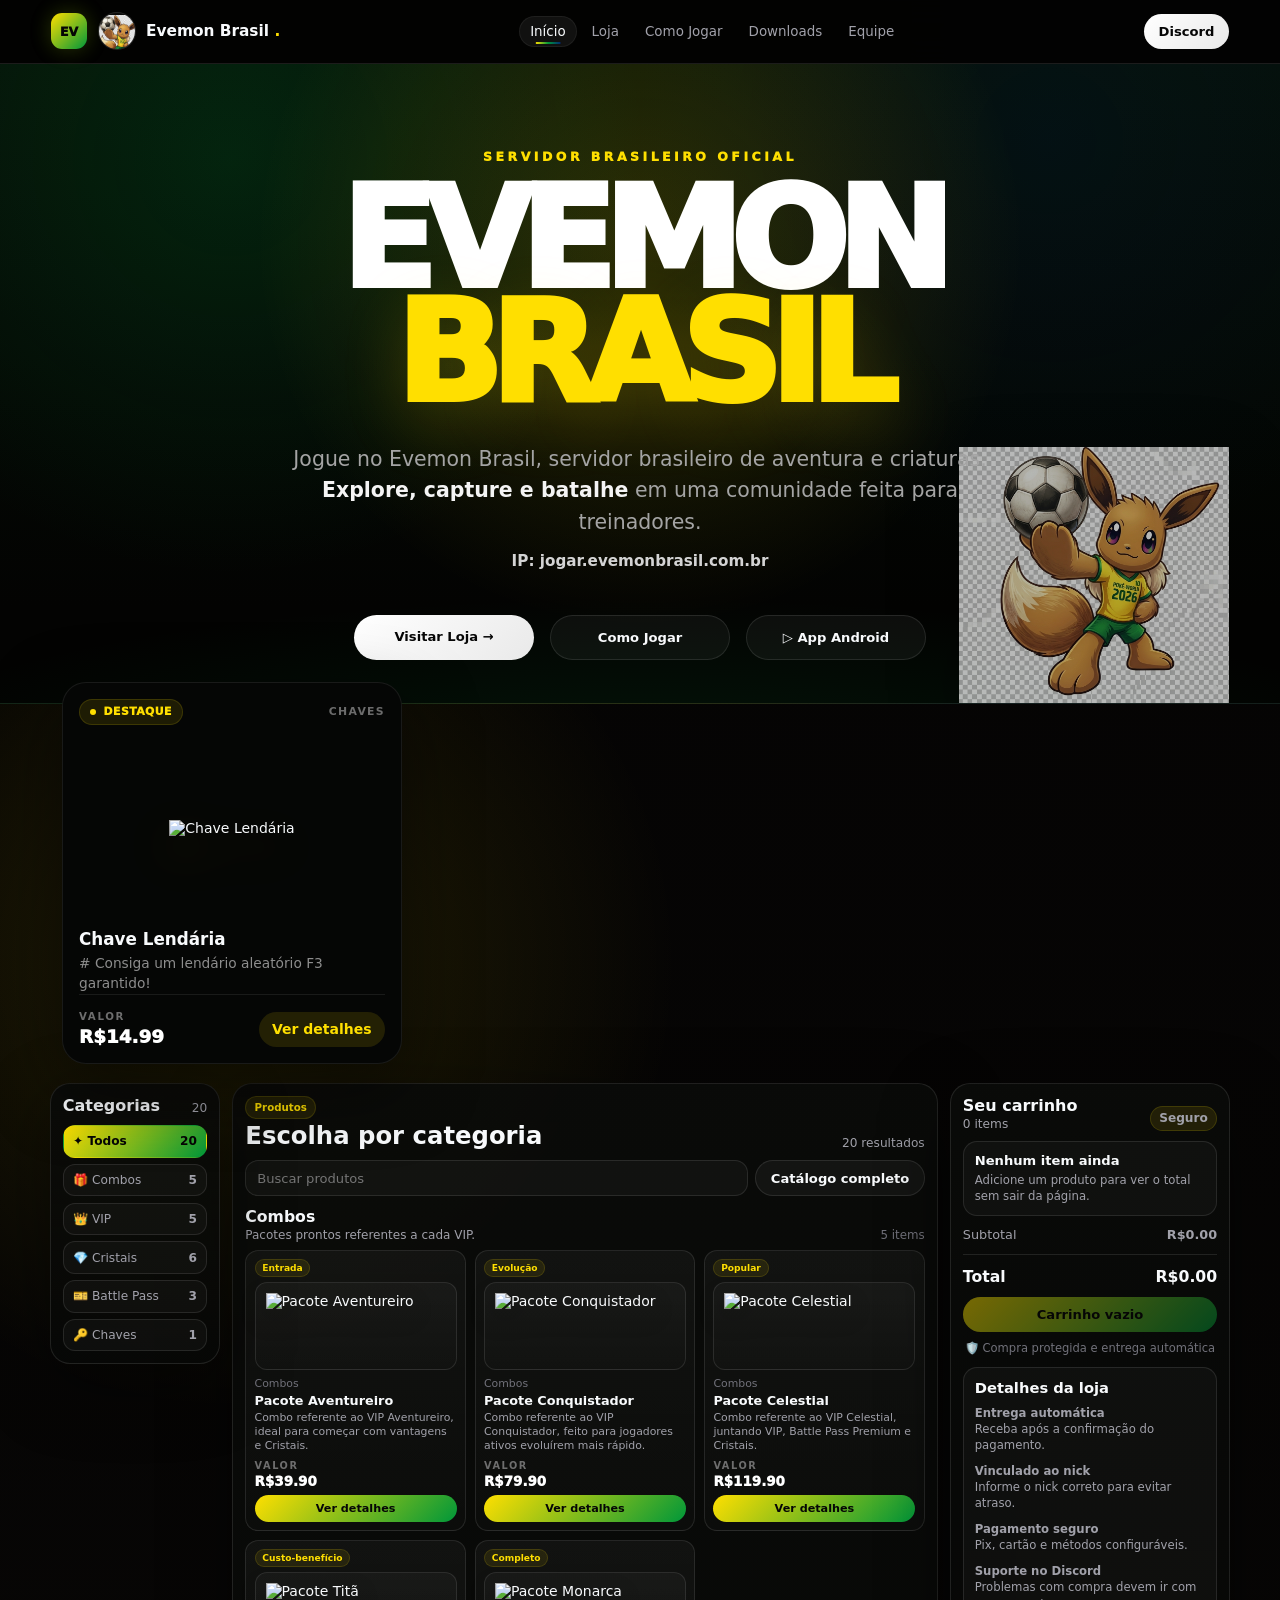
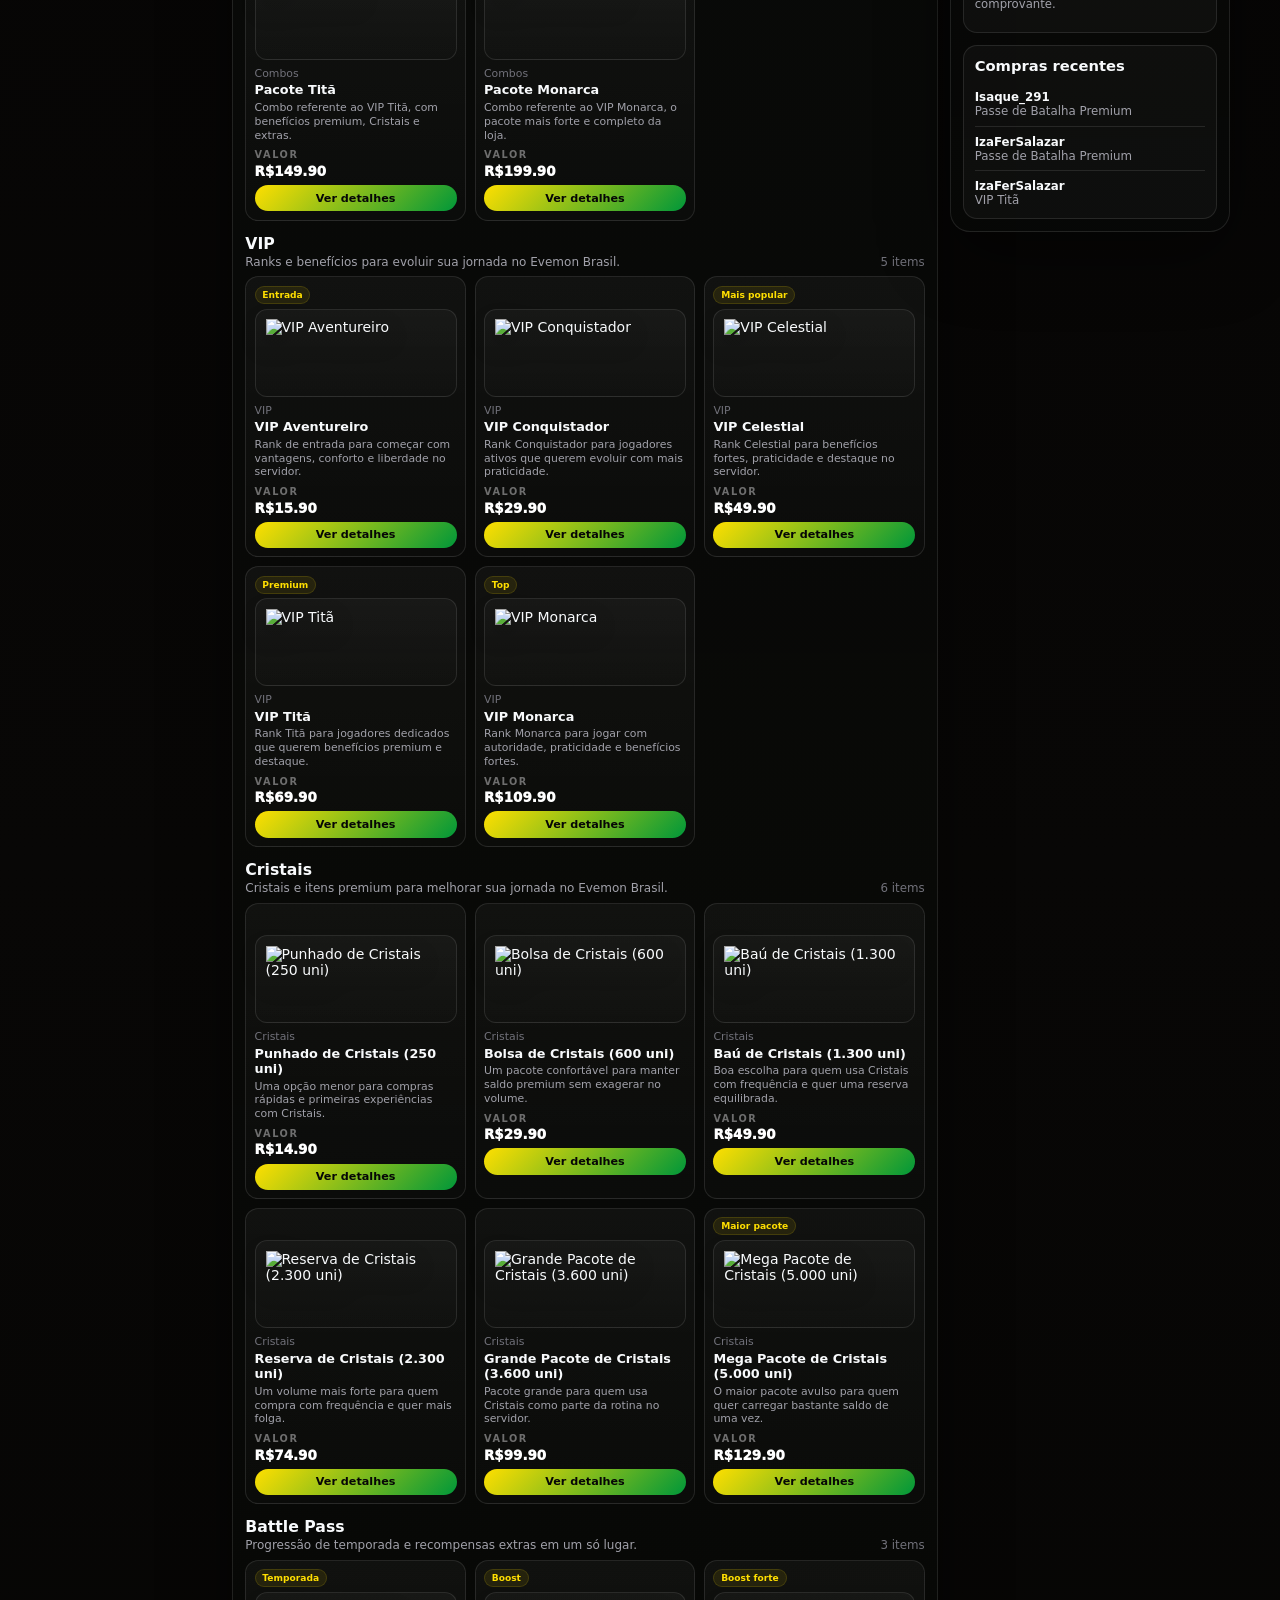
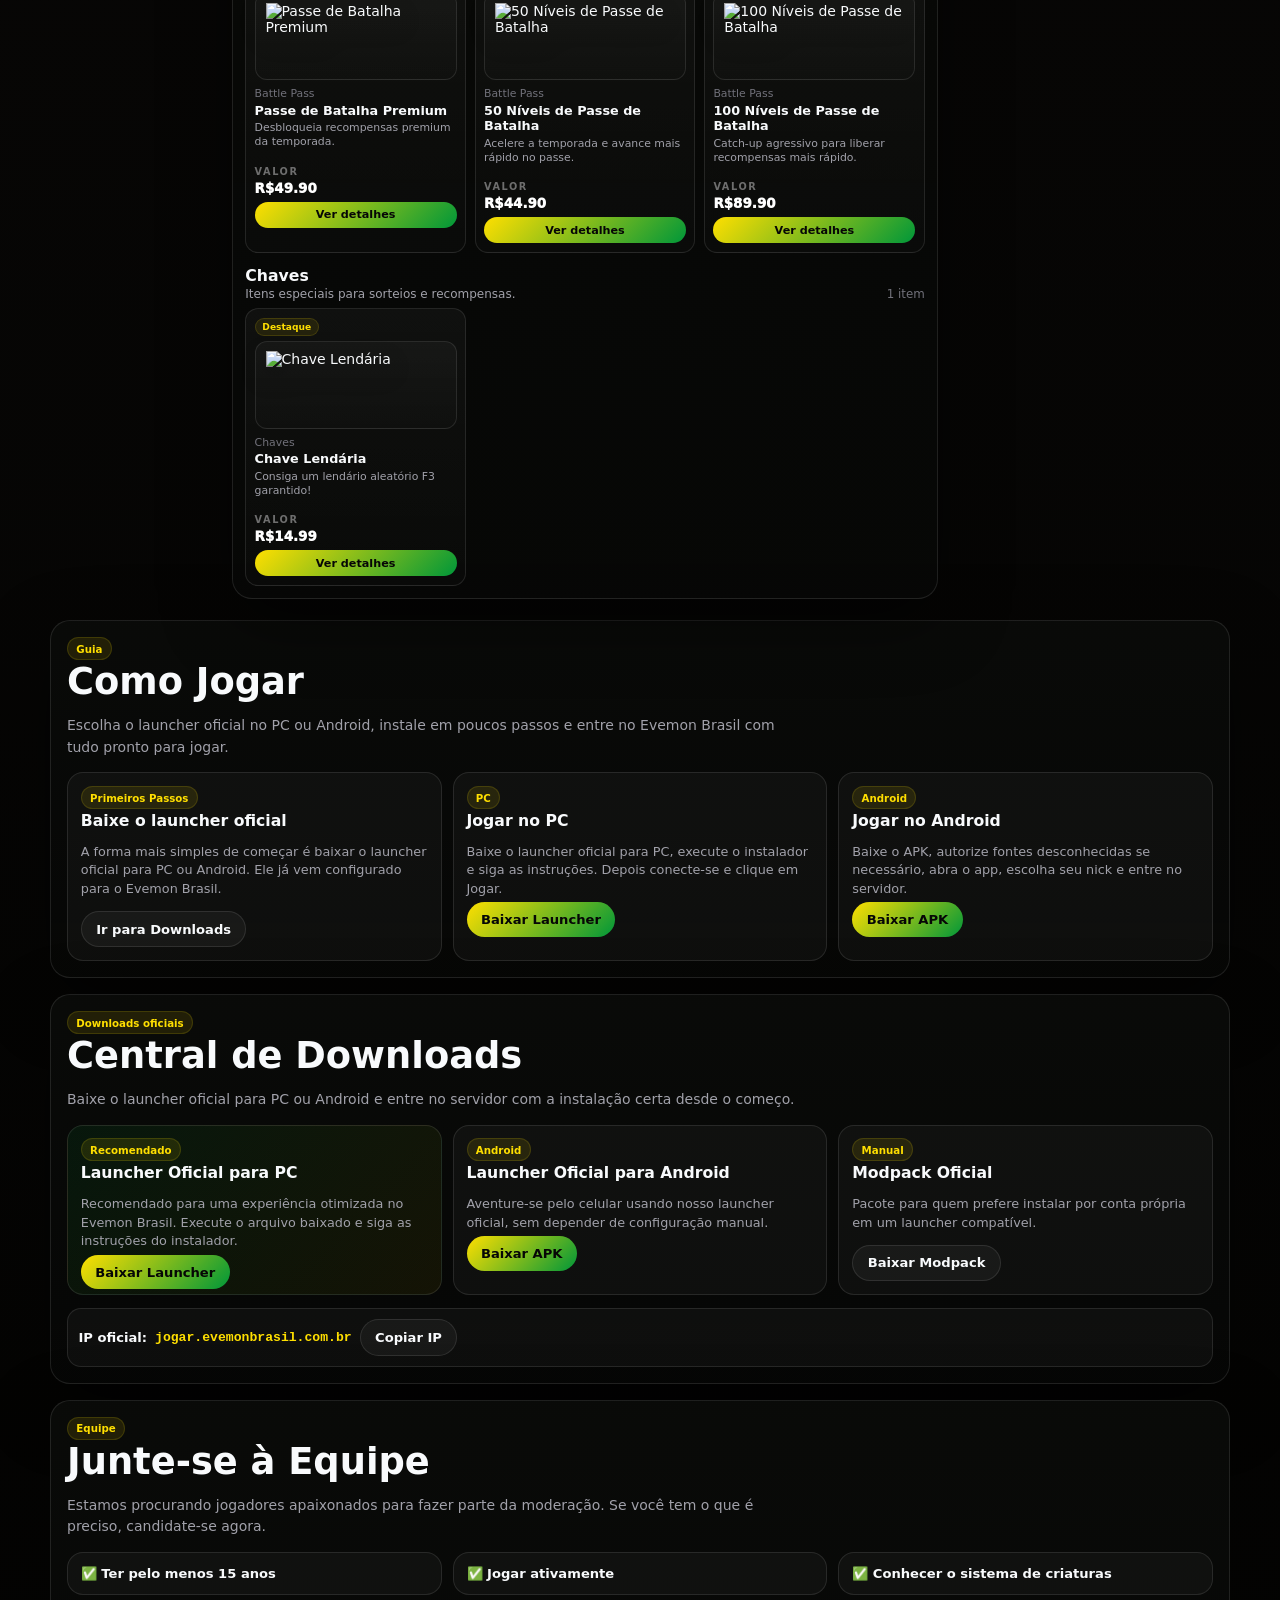
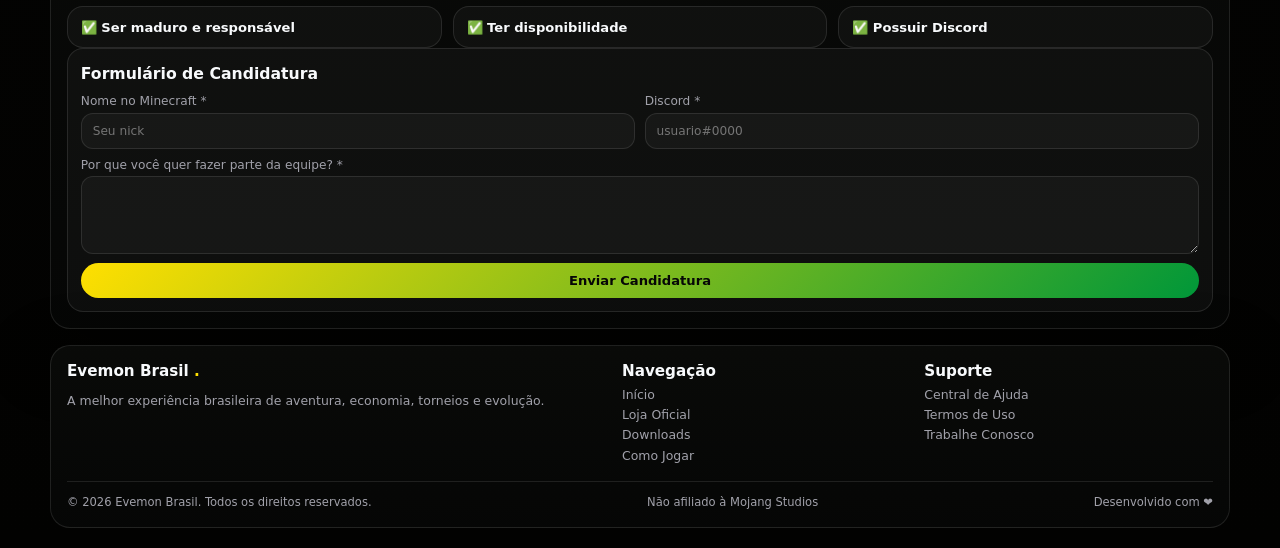
==== index.html @ c758cd88 "Add files via upload" ====
<!DOCTYPE html>
<html lang="pt-BR">
<head>
  <meta charset="UTF-8" />
  <meta name="viewport" content="width=device-width, initial-scale=1.0" />
  <title>Evemon Brasil - Loja Oficial</title>
  <meta name="description" content="Loja oficial Evemon Brasil com VIPs, Cristais, Pacotes, Battle Pass e Chaves." />
  <style>
    :root {
      --bg: #030302;
      --bg2: #080b05;
      --panel: #080908;
      --panel2: #0d120c;
      --card: #070807;
      --line: rgba(255,255,255,.10);
      --line2: rgba(255,223,0,.20);
      --text: #f8fafc;
      --muted: #a1a1aa;
      --muted2: #71717a;
      --green: #009739;
      --green2: #19c463;
      --yellow: #ffdf00;
      --blue: #002776;
      --red: #ef4444;
      --radius: 20px;
      --shadow: 0 22px 70px rgba(0,0,0,.45);
    }

    * { box-sizing: border-box; }
    html { scroll-behavior: smooth; }
    body {
      margin: 0;
      min-height: 100vh;
      font-family: Inter, ui-sans-serif, system-ui, -apple-system, BlinkMacSystemFont, "Segoe UI", sans-serif;
      color: var(--text);
      background:
        radial-gradient(circle at 50% -15%, rgba(0,151,57,.18), transparent 36rem),
        radial-gradient(circle at 18% 18%, rgba(255,223,0,.12), transparent 28rem),
        radial-gradient(circle at 90% 0%, rgba(0,39,118,.12), transparent 28rem),
        linear-gradient(180deg, #040303 0%, #080706 46%, #030302 100%);
      font-size: 14px;
    }

    body::before {
      content: "";
      position: fixed;
      inset: 0;
      pointer-events: none;
      background-image:
        linear-gradient(rgba(255,255,255,.016) 1px, transparent 1px),
        linear-gradient(90deg, rgba(255,255,255,.016) 1px, transparent 1px);
      background-size: 38px 38px;
      mask-image: linear-gradient(to bottom, rgba(0,0,0,.82), transparent 70%);
    }

    a { color: inherit; text-decoration: none; }
    button, input, textarea { font: inherit; }
    img { display: block; }

    .topbar {
      position: sticky;
      top: 0;
      z-index: 100;
      display: flex;
      align-items: center;
      justify-content: space-between;
      gap: 1rem;
      padding: .78rem clamp(1rem, 4vw, 4rem);
      background: rgba(3,3,2,.90);
      border-bottom: 1px solid var(--line);
      backdrop-filter: blur(18px);
    }

    .brand {
      display: flex;
      align-items: center;
      gap: .65rem;
      font-weight: 900;
      white-space: nowrap;
      font-size: .96rem;
    }

    .brand-mark {
      width: 36px;
      height: 36px;
      display: grid;
      place-items: center;
      border-radius: 11px;
      background: linear-gradient(135deg, var(--yellow), var(--green));
      color: #050505;
      font-weight: 950;
      box-shadow: 0 0 22px rgba(255,223,0,.16), 0 0 24px rgba(0,151,57,.13);
      font-size: .78rem;
    }

    .brand-mascot {
      width: 38px;
      height: 38px;
      display: grid;
      place-items: center;
      border: 1px solid var(--line);
      border-radius: 999px;
      background: rgba(255,255,255,.04);
      overflow: hidden;
    }

    .brand-mascot img {
      width: 135%;
      height: 135%;
      object-fit: contain;
      transform: translateY(2px);
    }

    .dot { color: var(--yellow); }

    .nav {
      display: flex;
      align-items: center;
      gap: .18rem;
      color: var(--muted);
      font-size: .84rem;
    }

    .nav a {
      position: relative;
      padding: .52rem .72rem;
      border-radius: 999px;
      transition: .16s ease;
    }

    .nav a::after {
      content: "";
      position: absolute;
      left: 50%;
      bottom: .2rem;
      width: 0;
      height: 2px;
      border-radius: 999px;
      background: linear-gradient(90deg, var(--yellow), var(--green), var(--blue));
      transform: translateX(-50%);
      transition: width .18s ease;
    }

    .nav a:hover,
    .nav a.active {
      color: var(--text);
      background: rgba(255,255,255,.06);
      box-shadow: inset 0 0 0 1px rgba(255,255,255,.06);
    }

    .nav a:hover::after,
    .nav a.active::after { width: 42%; }

    .btn,
    .primary-btn,
    .product button,
    .checkout {
      border: 0;
      border-radius: 999px;
      padding: .62rem .9rem;
      font-weight: 900;
      color: #060606;
      background: linear-gradient(135deg, #fff, #e9e9e9);
      cursor: pointer;
      transition: transform .16s ease, filter .16s ease, background .16s ease;
      font-size: .82rem;
    }

    .primary-btn.brazil,
    .checkout,
    .product button {
      background: linear-gradient(135deg, var(--yellow), var(--green));
    }

    .btn:hover,
    .primary-btn:hover,
    .product button:hover,
    .checkout:hover {
      transform: translateY(-1px);
      filter: brightness(1.04);
    }

    .ghost-btn {
      display: inline-flex;
      align-items: center;
      justify-content: center;
      gap: .45rem;
      border: 1px solid var(--line);
      border-radius: 999px;
      padding: .6rem .9rem;
      font-weight: 850;
      color: var(--text);
      background: rgba(255,255,255,.045);
      cursor: pointer;
      font-size: .82rem;
      transition: .16s ease;
    }

    .ghost-btn:hover {
      background: rgba(255,223,0,.075);
      border-color: rgba(255,223,0,.22);
      transform: translateY(-1px);
    }

    .page { width: min(1180px, calc(100% - 1.5rem)); margin: 0 auto; }

    .glass {
      border: 1px solid var(--line);
      border-radius: var(--radius);
      background: linear-gradient(180deg, rgba(10,11,9,.92), rgba(7,8,7,.78));
      box-shadow: var(--shadow);
      overflow: hidden;
    }

    .hero-main {
      position: relative;
      min-height: 640px;
      display: grid;
      place-items: center;
      padding: 4.8rem 1rem 2.2rem;
      text-align: center;
      overflow: hidden;
      border-bottom: 1px solid rgba(255,255,255,.06);
      background:
        radial-gradient(circle at 50% 28%, rgba(255,223,0,.16), transparent 24rem),
        radial-gradient(circle at 18% 15%, rgba(0,151,57,.16), transparent 26rem),
        radial-gradient(circle at 82% 12%, rgba(0,39,118,.12), transparent 26rem),
        linear-gradient(180deg, #051007 0%, #030302 85%);
    }

    .hero-main::after {
      content: "";
      position: absolute;
      inset: auto -20% -38% -20%;
      height: 58%;
      background: radial-gradient(ellipse at center, rgba(0,151,57,.12), transparent 62%);
      pointer-events: none;
    }

    .hero-content { position: relative; z-index: 2; width: min(980px, 100%); }

    .hero-kicker {
      display: inline-block;
      color: var(--yellow);
      text-transform: uppercase;
      letter-spacing: .28em;
      font-size: .78rem;
      font-weight: 950;
      margin-bottom: 1.2rem;
    }

    .hero-title {
      margin: 0;
      font-size: clamp(4rem, 12vw, 8.7rem);
      line-height: .82;
      letter-spacing: -.085em;
      font-weight: 950;
    }

    .hero-title .white { display: block; color: #fff; }
    .hero-title .brasil {
      display: block;
      color: var(--yellow);
      text-shadow: 0 20px 65px rgba(255,223,0,.18);
    }

    .hero-subtitle {
      max-width: 700px;
      margin: 2rem auto .85rem;
      color: #a4a4a4;
      font-size: clamp(1rem, 2vw, 1.28rem);
      line-height: 1.55;
    }

    .hero-subtitle b { color: #f4f4f4; }

    .hero-ip {
      margin: .3rem 0 2.8rem;
      color: #d4d4d4;
      font-weight: 900;
      font-size: .95rem;
    }

    .hero-actions {
      display: flex;
      justify-content: center;
      flex-wrap: wrap;
      gap: 1rem;
    }

    .hero-actions .btn,
    .hero-actions .ghost-btn { min-width: 180px; padding: .88rem 1.2rem; }

    .hero-mascot {
      position: absolute;
      right: clamp(1rem, 4vw, 4rem);
      bottom: 0;
      width: min(270px, 28vw);
      max-height: 340px;
      object-fit: contain;
      opacity: .72;
      filter: drop-shadow(0 20px 35px rgba(0,0,0,.5));
      z-index: 1;
      pointer-events: none;
    }

    .featured-strip {
      width: min(1180px, calc(100% - 1.5rem));
      margin: -1.4rem auto 1.2rem;
      position: relative;
      z-index: 4;
      display: grid;
      grid-template-columns: 340px;
      gap: 1rem;
      align-items: stretch;
    }

    .featured-card {
      border: 1px solid rgba(255,255,255,.08);
      border-radius: 24px;
      background: #050605;
      padding: 1rem;
      min-height: 360px;
      display: flex;
      flex-direction: column;
      box-shadow: 0 24px 70px rgba(0,0,0,.5);
    }

    .featured-top {
      display: flex;
      align-items: center;
      justify-content: space-between;
      gap: .8rem;
      margin-bottom: .6rem;
    }

    .featured-badge {
      display: inline-flex;
      align-items: center;
      gap: .45rem;
      color: var(--yellow);
      background: rgba(255,223,0,.10);
      border: 1px solid rgba(255,223,0,.14);
      padding: .35rem .65rem;
      border-radius: 999px;
      font-size: .68rem;
      font-weight: 950;
      text-transform: uppercase;
      letter-spacing: .04em;
    }

    .featured-badge::before {
      content: "";
      width: 6px;
      height: 6px;
      border-radius: 999px;
      background: var(--yellow);
    }

    .featured-category {
      color: #6c6c6c;
      text-transform: uppercase;
      letter-spacing: .12em;
      font-size: .68rem;
      font-weight: 900;
    }

    .featured-image {
      height: 175px;
      display: flex;
      align-items: center;
      justify-content: center;
      margin: .4rem 0 .8rem;
    }

    .featured-image img {
      max-width: 78%;
      max-height: 100%;
      object-fit: contain;
      filter: drop-shadow(0 18px 25px rgba(255,223,0,.16));
    }

    .featured-card h2 { margin: 0 0 .35rem; font-size: 1.05rem; }
    .featured-card p { margin: 0; color: #8d8d8d; line-height: 1.45; font-size: .86rem; }

    .featured-bottom {
      margin-top: auto;
      padding-top: .95rem;
      border-top: 1px solid rgba(255,255,255,.08);
      display: flex;
      align-items: end;
      justify-content: space-between;
      gap: 1rem;
    }

    .value-label {
      display: block;
      color: #6e6e6e;
      text-transform: uppercase;
      letter-spacing: .16em;
      font-size: .64rem;
      font-weight: 900;
      margin-bottom: .22rem;
    }

    .price { display: block; color: #fff; font-size: 1.15rem; font-weight: 950; }

    .details-btn {
      border: 0;
      border-radius: 999px;
      padding: .58rem .84rem;
      background: rgba(255,223,0,.12);
      color: var(--yellow);
      font-weight: 900;
      cursor: pointer;
      transition: .16s ease;
    }

    .details-btn:hover { background: rgba(255,223,0,.20); transform: translateY(-1px); }

    .site-section { margin: 0 0 1rem; padding: 1rem; }
    .section-title-big { margin: .25rem 0 .45rem; font-size: clamp(1.5rem, 3vw, 2.3rem); line-height: 1; }
    .section-lead { max-width: 730px; color: var(--muted); line-height: 1.55; }

    .info-grid,
    .download-grid,
    .requirements {
      display: grid;
      grid-template-columns: repeat(3, minmax(0, 1fr));
      gap: .7rem;
      margin-top: .8rem;
    }

    .info-card,
    .download-card,
    .requirement,
    .form-card {
      border: 1px solid var(--line);
      border-radius: 16px;
      background: rgba(255,255,255,.035);
      padding: .8rem;
    }

    .info-card h3,
    .download-card h3,
    .form-card h3 { margin: .12rem 0 .32rem; font-size: .98rem; }
    .info-card p,
    .download-card p,
    .form-card p { color: var(--muted); line-height: 1.45; font-size: .8rem; }
    .download-card.featured-download { background: linear-gradient(135deg, rgba(0,151,57,.10), rgba(255,223,0,.06)); }
    .requirement { font-size: .82rem; font-weight: 750; }

    .pill {
      display: inline-flex;
      align-items: center;
      gap: .3rem;
      padding: .28rem .52rem;
      border-radius: 999px;
      color: var(--yellow);
      background: rgba(255,223,0,.10);
      border: 1px solid rgba(255,223,0,.14);
      font-size: .64rem;
      font-weight: 850;
    }

    .ip-box {
      display: flex;
      flex-wrap: wrap;
      align-items: center;
      gap: .5rem;
      margin-top: .82rem;
      padding: .65rem;
      border: 1px solid var(--line);
      border-radius: 14px;
      background: rgba(255,255,255,.035);
      font-size: .82rem;
    }

    .ip-box code { color: var(--yellow); font-weight: 900; }

    .fake-form { display: grid; grid-template-columns: repeat(2, minmax(0, 1fr)); gap: .58rem; margin-top: .7rem; }
    .fake-form label { display: grid; gap: .28rem; color: var(--muted); font-size: .76rem; }
    .fake-form input,
    .fake-form textarea {
      width: 100%;
      border: 1px solid var(--line);
      border-radius: 12px;
      padding: .62rem .68rem;
      background: rgba(255,255,255,.035);
      color: var(--text);
      outline: 0;
      resize: vertical;
    }
    .fake-form .full { grid-column: 1 / -1; }

    .shop-grid {
      display: grid;
      grid-template-columns: 170px minmax(0, 1fr) 280px;
      gap: .78rem;
      align-items: start;
      padding: 0 0 1.35rem;
    }

    .category-panel,
    .catalog,
    .sidebar { padding: .74rem; }

    .category-panel,
    .sidebar { position: sticky; top: 66px; }

    .side-title,
    .cart-head,
    .catalog-header {
      display: flex;
      align-items: end;
      justify-content: space-between;
      gap: .7rem;
      margin-bottom: .65rem;
    }

    .side-title h2,
    .cart-head h2 { margin: 0; font-size: 1rem; }
    .side-title span,
    .cart-head span,
    .result { color: var(--muted); font-size: .76rem; }

    .filters { display: grid; gap: .38rem; }
    .filters button {
      width: 100%;
      display: flex;
      align-items: center;
      justify-content: space-between;
      gap: .55rem;
      border: 1px solid var(--line);
      border-radius: 12px;
      padding: .52rem .58rem;
      background: rgba(255,255,255,.03);
      color: var(--muted);
      cursor: pointer;
      font-size: .76rem;
      text-align: left;
      transition: .16s ease;
    }

    .filters button:hover { color: var(--text); background: rgba(255,223,0,.07); border-color: rgba(255,223,0,.20); transform: translateX(2px); }
    .filters button.active { background: linear-gradient(135deg, var(--yellow), var(--green)); color: #050505; font-weight: 900; border-color: transparent; }

    .catalog-header { display: grid; grid-template-columns: 1fr auto; align-items: end; }
    .catalog-header h2 { margin: .12rem 0 0; font-size: clamp(1.15rem, 2vw, 1.52rem); }
    .search-row { display: grid; grid-template-columns: 1fr auto; gap: .45rem; margin-bottom: .68rem; }
    .search-row input {
      width: 100%;
      color: var(--text);
      border: 1px solid var(--line);
      border-radius: 13px;
      padding: .58rem .68rem;
      outline: 0;
      background: rgba(255,255,255,.035);
      font-size: .82rem;
    }

    .category { margin-top: .8rem; }
    .category:first-child { margin-top: .25rem; }
    .category-title { display: flex; align-items: end; justify-content: space-between; gap: .75rem; margin-bottom: .48rem; }
    .category-title h3 { margin: 0; font-size: .98rem; }
    .category-title p { margin: .14rem 0 0; color: var(--muted); font-size: .75rem; }
    .category-title span { color: var(--muted2); font-size: .74rem; }

    .grid { display: grid; grid-template-columns: repeat(3, minmax(0, 1fr)); gap: .55rem; }
    .product {
      min-height: 100%;
      display: flex;
      flex-direction: column;
      border: 1px solid var(--line);
      border-radius: 13px;
      padding: .52rem;
      background: linear-gradient(180deg, rgba(255,255,255,.040), rgba(255,255,255,.014));
      transition: transform .16s ease, border-color .16s ease, background .16s ease;
    }
    .product:hover { transform: translateY(-2px); border-color: rgba(255,223,0,.26); background: linear-gradient(180deg, rgba(255,255,255,.055), rgba(255,255,255,.020)); }

    .image-frame {
      position: relative;
      display: flex;
      align-items: center;
      justify-content: center;
      border: 1px solid var(--line);
      border-radius: 12px;
      background: linear-gradient(180deg, rgba(255,255,255,.035), rgba(255,255,255,.012));
      overflow: visible;
    }

    .product-image { height: 88px; margin: .3rem 0 .44rem; }
    .product-image img,
    .detail-image img {
      width: 100%;
      height: 100%;
      object-fit: contain;
      object-position: center;
      padding: .62rem;
      filter: drop-shadow(0 8px 12px rgba(0,0,0,.26));
    }

    .badge {
      min-height: 18px;
      align-self: flex-start;
      display: inline-flex;
      align-items: center;
      border-radius: 999px;
      padding: .18rem .42rem;
      color: var(--yellow);
      background: rgba(255,223,0,.09);
      border: 1px solid rgba(255,223,0,.14);
      font-size: .57rem;
      font-weight: 850;
    }
    .badge.empty { opacity: 0; }
    .product small { color: var(--muted2); font-size: .68rem; }
    .product h3 { margin: .16rem 0 .2rem; font-size: .80rem; line-height: 1.2; }
    .product p { margin: 0 0 .42rem; min-height: 38px; color: var(--muted); line-height: 1.28; font-size: .68rem; }
    .product .value-label { font-size: .61rem; }
    .product .price { margin-bottom: .38rem; font-size: .84rem; }
    .product button { width: 100%; padding: .42rem .55rem; font-size: .70rem; }

    .empty-cart,
    .cart-item,
    .info-box {
      border: 1px solid var(--line);
      border-radius: 14px;
      padding: .68rem;
      background: rgba(255,255,255,.030);
    }
    .empty-cart strong { display: block; font-size: .82rem; }
    .empty-cart p,
    .info-box p { margin: .24rem 0 0; color: var(--muted); line-height: 1.38; font-size: .73rem; }
    .cart-item { display: grid; grid-template-columns: 1fr auto; gap: .45rem; align-items: center; margin-bottom: .45rem; }
    .cart-item strong { font-size: .78rem; }
    .cart-item small { color: var(--muted); font-size: .7rem; }
    .remove { border: 0; border-radius: 9px; padding: .34rem .44rem; color: #fff; background: rgba(251,113,133,.18); cursor: pointer; font-size: .68rem; }
    .total-row { display: flex; justify-content: space-between; gap: .7rem; margin-top: .72rem; color: var(--muted); font-size: .8rem; }
    .total-row.final { color: var(--text); border-top: 1px solid var(--line); padding-top: .72rem; font-size: .98rem; font-weight: 850; }
    .checkout { width: 100%; margin-top: .72rem; }
    .checkout:disabled { opacity: .45; cursor: not-allowed; transform: none; }
    .protected { margin-top: .6rem; color: var(--muted2); font-size: .72rem; text-align: center; }
    .info-box { margin-top: .72rem; }
    .info-box h3 { margin: 0 0 .55rem; font-size: .92rem; }
    .info-box p { margin-bottom: .62rem; }
    .recent-row { padding: .48rem 0; border-bottom: 1px solid var(--line); color: var(--muted); font-size: .74rem; }
    .recent-row:last-child { border-bottom: 0; padding-bottom: 0; }
    .recent-row b { color: var(--text); }

    .detail-modal {
      position: fixed;
      inset: 0;
      z-index: 200;
      display: none;
      place-items: center;
      padding: 1rem;
      background: rgba(0,0,0,.70);
      backdrop-filter: blur(10px);
    }
    .detail-modal.show { display: grid; }
    .detail-card {
      position: relative;
      width: min(760px, 100%);
      display: grid;
      grid-template-columns: 260px minmax(0, 1fr);
      gap: 1rem;
      border: 1px solid var(--line);
      border-radius: 18px;
      background: linear-gradient(180deg, rgba(9,10,8,.98), rgba(6,7,6,.96));
      box-shadow: 0 30px 80px rgba(0,0,0,.48);
      padding: 1rem;
    }
    .detail-close { position: absolute; right: .7rem; top: .7rem; width: 32px; height: 32px; border: 1px solid var(--line); border-radius: 999px; background: rgba(255,255,255,.06); color: var(--text); cursor: pointer; font-size: 1.2rem; }
    .detail-image { height: 240px; }
    .detail-card h2 { margin: .55rem 0 .3rem; font-size: 1.4rem; }
    .detail-card p { color: var(--muted); line-height: 1.5; font-size: .86rem; }
    .detail-price { display: block; margin: .7rem 0; color: var(--yellow); font-size: 1.25rem; }
    .detail-card h3 { margin: .75rem 0 .35rem; font-size: .95rem; }
    .detail-card ul { margin: 0 0 .9rem; padding-left: 1.1rem; color: var(--muted); font-size: .84rem; line-height: 1.55; }

    footer {
      width: min(1180px, calc(100% - 1.5rem));
      margin: 0 auto 1.25rem;
      padding: 1rem;
      display: grid;
      grid-template-columns: 1.5fr .8fr .8fr;
      gap: .85rem;
    }
    footer h3, footer h4 { margin: 0 0 .45rem; font-size: .95rem; }
    footer p { color: var(--muted); line-height: 1.45; font-size: .78rem; }
    footer a { display: block; margin: .32rem 0; color: var(--muted); font-size: .78rem; }
    .copyright { grid-column: 1 / -1; margin: 0; padding-top: .75rem; border-top: 1px solid var(--line); display: flex; flex-wrap: wrap; gap: .55rem 1rem; justify-content: space-between; font-size: .72rem; }

    @media (max-width: 1100px) {
      .shop-grid { grid-template-columns: 150px minmax(0, 1fr); }
      .sidebar { grid-column: 1 / -1; position: static; }
      .grid { grid-template-columns: repeat(3, minmax(0, 1fr)); }
    }
    @media (max-width: 880px) {
      footer { grid-template-columns: 1fr; }
      .shop-grid { grid-template-columns: 1fr; }
      .category-panel { position: static; }
      .filters { grid-template-columns: repeat(3, minmax(0, 1fr)); display: grid; }
      .grid { grid-template-columns: repeat(2, minmax(0, 1fr)); }
      .info-grid, .download-grid, .requirements { grid-template-columns: repeat(2, minmax(0, 1fr)); }
      .hero-mascot { display: none; }
    }
    @media (max-width: 640px) {
      .nav { display: none; }
      .hero-main { min-height: 560px; padding-top: 3.5rem; }
      .hero-title { font-size: clamp(3.1rem, 18vw, 5rem); }
      .hero-actions .btn, .hero-actions .ghost-btn { width: 100%; }
      .grid, .info-grid, .download-grid, .requirements, .fake-form, .filters { grid-template-columns: 1fr; }
      .fake-form .full { grid-column: auto; }
      .detail-card { grid-template-columns: 1fr; }
      .detail-image { height: 180px; }
      .topbar { padding: .68rem .75rem; }
    }
  </style>
</head>
<body>
  <header class="topbar">
    <a class="brand" href="#inicio">
      <span class="brand-mark">EV</span>
      <span class="brand-mascot"><img src="./assets/mascote.png" alt="Mascote Evemon Brasil"></span>
      <span>Evemon Brasil <span class="dot">.</span></span>
    </a>
    <nav class="nav">
      <a href="#inicio" class="active">Início</a>
      <a href="#shop">Loja</a>
      <a href="#como-jogar">Como Jogar</a>
      <a href="#downloads">Downloads</a>
      <a href="#equipe">Equipe</a>
    </nav>
    <a class="btn" href="https://discord.gg" target="_blank">Discord</a>
  </header>

  <section class="hero-main" id="inicio">
    <img class="hero-mascot" src="./assets/mascote.png" alt="Mascote Evemon Brasil">
    <div class="hero-content">
      <span class="hero-kicker">Servidor brasileiro oficial</span>
      <h1 class="hero-title"><span class="white">EVEMON</span><span class="brasil">BRASIL</span></h1>
      <p class="hero-subtitle">Jogue no Evemon Brasil, servidor brasileiro de aventura e criaturas. <b>Explore, capture e batalhe</b> em uma comunidade feita para treinadores.</p>
      <div class="hero-ip">IP: jogar.evemonbrasil.com.br</div>
      <div class="hero-actions">
        <a class="btn" href="#shop">Visitar Loja →</a>
        <a class="ghost-btn" href="#como-jogar">Como Jogar</a>
        <a class="ghost-btn" href="#downloads">▷ App Android</a>
      </div>
    </div>
  </section>

  <main class="page">
    <section class="featured-strip">
      <article class="featured-card">
        <div class="featured-top">
          <span class="featured-badge">Destaque</span>
          <span class="featured-category">Chaves</span>
        </div>
        <div class="featured-image"><img id="featuredImage" alt="Chave Lendária"></div>
        <h2>Chave Lendária</h2>
        <p># Consiga um lendário aleatório F3 garantido!</p>
        <div class="featured-bottom">
          <div><span class="value-label">Valor</span><span class="price">R$14.99</span></div>
          <button class="details-btn" onclick="openDetails('Chave Lendária')">Ver detalhes</button>
        </div>
      </article>
    </section>

    <section class="shop-grid" id="shop">
      <aside class="glass category-panel">
        <div class="side-title"><h2>Categorias</h2><span id="sideTotal">20</span></div>
        <div class="filters" id="filters"></div>
      </aside>

      <div class="glass catalog">
        <div class="catalog-header">
          <div><span class="pill">Produtos</span><h2>Escolha por categoria</h2></div>
          <span class="result" id="resultCount">20 resultados</span>
        </div>
        <div class="search-row"><input id="search" type="search" placeholder="Buscar produtos"><span class="ghost-btn">Catálogo completo</span></div>
        <div id="products"></div>
      </div>

      <aside class="glass sidebar" id="cart">
        <div class="cart-head"><div><h2>Seu carrinho</h2><span id="cartCount">0 itens</span></div><span class="pill">Seguro</span></div>
        <div id="cartItems"></div>
        <div class="total-row"><span>Subtotal</span><strong id="subtotal">R$0.00</strong></div>
        <div class="total-row final"><span>Total</span><strong id="total">R$0.00</strong></div>
        <button id="checkout" class="checkout" disabled>Carrinho vazio</button>
        <div class="protected">🛡️ Compra protegida e entrega automática</div>
        <div class="info-box"><h3>Detalhes da loja</h3><p><b>Entrega automática</b><br>Receba após a confirmação do pagamento.</p><p><b>Vinculado ao nick</b><br>Informe o nick correto para evitar atraso.</p><p><b>Pagamento seguro</b><br>Pix, cartão e métodos configuráveis.</p><p><b>Suporte no Discord</b><br>Problemas com compra devem ir com comprovante.</p></div>
        <div class="info-box"><h3>Compras recentes</h3><div class="recent-row"><span><b>Isaque_291</b><br>Passe de Batalha Premium</span></div><div class="recent-row"><span><b>IzaFerSalazar</b><br>Passe de Batalha Premium</span></div><div class="recent-row"><span><b>IzaFerSalazar</b><br>VIP Titã</span></div></div>
      </aside>
    </section>

    <section class="glass site-section" id="como-jogar">
      <span class="pill">Guia</span>
      <h2 class="section-title-big">Como Jogar</h2>
      <p class="section-lead">Escolha o launcher oficial no PC ou Android, instale em poucos passos e entre no Evemon Brasil com tudo pronto para jogar.</p>
      <div class="info-grid">
        <article class="info-card"><span class="pill">Primeiros Passos</span><h3>Baixe o launcher oficial</h3><p>A forma mais simples de começar é baixar o launcher oficial para PC ou Android. Ele já vem configurado para o Evemon Brasil.</p><a class="ghost-btn" href="#downloads">Ir para Downloads</a></article>
        <article class="info-card"><span class="pill">PC</span><h3>Jogar no PC</h3><p>Baixe o launcher oficial para PC, execute o instalador e siga as instruções. Depois conecte-se e clique em Jogar.</p><a class="primary-btn brazil" href="#downloads">Baixar Launcher</a></article>
        <article class="info-card"><span class="pill">Android</span><h3>Jogar no Android</h3><p>Baixe o APK, autorize fontes desconhecidas se necessário, abra o app, escolha seu nick e entre no servidor.</p><a class="primary-btn brazil" href="#downloads">Baixar APK</a></article>
      </div>
    </section>

    <section class="glass site-section" id="downloads">
      <span class="pill">Downloads oficiais</span>
      <h2 class="section-title-big">Central de Downloads</h2>
      <p class="section-lead">Baixe o launcher oficial para PC ou Android e entre no servidor com a instalação certa desde o começo.</p>
      <div class="download-grid">
        <article class="download-card featured-download"><span class="pill">Recomendado</span><h3>Launcher Oficial para PC</h3><p>Recomendado para uma experiência otimizada no Evemon Brasil. Execute o arquivo baixado e siga as instruções do instalador.</p><a class="primary-btn brazil" href="#">Baixar Launcher</a></article>
        <article class="download-card"><span class="pill">Android</span><h3>Launcher Oficial para Android</h3><p>Aventure-se pelo celular usando nosso launcher oficial, sem depender de configuração manual.</p><a class="primary-btn brazil" href="#">Baixar APK</a></article>
        <article class="download-card"><span class="pill">Manual</span><h3>Modpack Oficial</h3><p>Pacote para quem prefere instalar por conta própria em um launcher compatível.</p><a class="ghost-btn" href="#">Baixar Modpack</a></article>
      </div>
      <div class="ip-box"><strong>IP oficial:</strong><code>jogar.evemonbrasil.com.br</code><button class="ghost-btn copy-ip" data-copy="jogar.evemonbrasil.com.br">Copiar IP</button></div>
    </section>

    <section class="glass site-section" id="equipe">
      <span class="pill">Equipe</span>
      <h2 class="section-title-big">Junte-se à Equipe</h2>
      <p class="section-lead">Estamos procurando jogadores apaixonados para fazer parte da moderação. Se você tem o que é preciso, candidate-se agora.</p>
      <div class="requirements">
        <div class="requirement">✅ Ter pelo menos 15 anos</div><div class="requirement">✅ Jogar ativamente</div><div class="requirement">✅ Conhecer o sistema de criaturas</div><div class="requirement">✅ Ser maduro e responsável</div><div class="requirement">✅ Ter disponibilidade</div><div class="requirement">✅ Possuir Discord</div>
      </div>
      <div class="form-card"><h3>Formulário de Candidatura</h3><form class="fake-form" onsubmit="event.preventDefault(); alert('Candidatura enviada para análise da equipe.');"><label>Nome no Minecraft *<input placeholder="Seu nick"></label><label>Discord *<input placeholder="usuario#0000"></label><label class="full">Por que você quer fazer parte da equipe? *<textarea rows="4"></textarea></label><button class="primary-btn brazil full" type="submit">Enviar Candidatura</button></form></div>
    </section>
  </main>

  <div class="detail-modal" id="detailModal" onclick="if(event.target.id==='detailModal') closeDetails()">
    <div class="detail-card">
      <button class="detail-close" onclick="closeDetails()">×</button>
      <div class="image-frame detail-image"><img id="detailImage" alt="Produto"></div>
      <div><span class="pill" id="detailCategory">Categoria</span><h2 id="detailTitle">Produto</h2><p id="detailDesc"></p><strong class="detail-price" id="detailPrice">R$0.00</strong><h3>Detalhes do item</h3><ul id="detailList"></ul><button class="checkout" id="detailBuy">Adicionar ao carrinho</button></div>
    </div>
  </div>

  <footer class="glass">
    <div><h3>Evemon Brasil <span class="dot">.</span></h3><p>A melhor experiência brasileira de aventura, economia, torneios e evolução.</p></div>
    <div><h4>Navegação</h4><a href="#inicio">Início</a><a href="#shop">Loja Oficial</a><a href="#downloads">Downloads</a><a href="#como-jogar">Como Jogar</a></div>
    <div><h4>Suporte</h4><a href="https://discord.gg" target="_blank">Central de Ajuda</a><a href="#">Termos de Uso</a><a href="#equipe">Trabalhe Conosco</a></div>
    <p class="copyright"><span>© 2026 Evemon Brasil. Todos os direitos reservados.</span><span>Não afiliado à Mojang Studios</span><span>Desenvolvido com ❤️</span></p>
  </footer>

  <script>
    const IMG = {
      "chave": "https://sbzorowycupvzkdqrvvu.supabase.co/storage/v1/object/public/products/chave-lendaria/401b0f7e-fe96-44fc-b2da-be797b40fa2f-ChatGPT%20Image%20Apr%2021%2C%202026%2C%2008_27_15%20PM.png",
      "pacote_tita": "https://sbzorowycupvzkdqrvvu.supabase.co/storage/v1/object/public/products/pacote-crystal/61d212a2-9e72-413a-8c29-df40d5831ff5-Glowing%20treasure%20chest%20with%20golden%20ribbons.png",
      "pacote_monarca": "https://sbzorowycupvzkdqrvvu.supabase.co/storage/v1/object/public/products/pacote-amber/5a7b1557-c409-4db0-bcc5-9245bf1d9908-Design%20sem%20nome%20%2816%29.png",
      "pacote_celestial": "https://sbzorowycupvzkdqrvvu.supabase.co/storage/v1/object/public/products/pacote-sapphire/c0590a0f-24c2-4f8f-8716-de9255c49784-Design%20sem%20nome%20%2817%29.png",
      "vip_celestial": "https://sbzorowycupvzkdqrvvu.supabase.co/storage/v1/object/public/products/vip-sapphire/eaa4758c-740a-4b01-9e48-d350c3968a49-Glowing%20sapphire%20crystal%20with%20mystical%20aura%20%281%29.png",
      "vip_conquistador": "https://sbzorowycupvzkdqrvvu.supabase.co/storage/v1/object/public/products/vip-ruby/a21a8b85-9120-4db4-a14d-e89c357e341c-Pixelated%20ruby%20badge%20with%20magical%20aura.png",
      "vip_tita": "https://sbzorowycupvzkdqrvvu.supabase.co/storage/v1/object/public/products/vip-crystal/da8f6912-83a8-4bea-9f1c-3a6a29d8ef88-Shimmering%20cyan%20crystal%20in%20glowing%20aura.png",
      "vip_monarca": "https://sbzorowycupvzkdqrvvu.supabase.co/storage/v1/object/public/products/vip-amber/bc4004a5-4405-4034-833a-b9956847f5f3-Floating%20amber%20crystal%20with%20magical%20aura.png",
      "vip_aventureiro": "https://sbzorowycupvzkdqrvvu.supabase.co/storage/v1/object/public/products/vip-jade/7d7ce4da-68cc-4731-a0aa-323cb5d0f786-Glowing%20jade%20crystal%20with%20magical%20aura.png",
      "punhado": "https://sbzorowycupvzkdqrvvu.supabase.co/storage/v1/object/public/products/punhado-de-cristais/adae6add-d8fe-4c8e-b865-e5c78775f41d-Glowing%20crystal%20cluster%20with%20sparkles.png",
      "bolsa": "https://sbzorowycupvzkdqrvvu.supabase.co/storage/v1/object/public/products/bolsa-de-cristais/20d03eff-6eff-45a2-a433-f0a7ced9df7e-Glowing%20crystals%20in%20a%20leather%20pouch.png",
      "bau": "https://sbzorowycupvzkdqrvvu.supabase.co/storage/v1/object/public/products/bau-de-cristais/0a86f966-f9c5-4cb9-a4ef-37985f2bf08f-Glowing%20crystal%20treasure%20chest%20%281%29.png",
      "reserva": "https://sbzorowycupvzkdqrvvu.supabase.co/storage/v1/object/public/products/reserva-de-cristais/ab5afc4e-f5b6-4322-b83f-02e933bd3ce7-Magical%20crystal%20cluster%20glow.png",
      "grande": "https://sbzorowycupvzkdqrvvu.supabase.co/storage/v1/object/public/products/grande-pacote-de-cristais/926d99f1-b53b-4d75-a5dc-b05bd63e6b24-Glowing%20treasure%20chest%20with%20crystals%20%281%29.png",
      "mega": "https://sbzorowycupvzkdqrvvu.supabase.co/storage/v1/object/public/products/mega-pacote-de-cristais/69478c0e-d22a-4cfd-94f7-80d73297450c-Glowing%20crystals%20spill%20from%20enchanted%20vault.png",
      "passe": "https://sbzorowycupvzkdqrvvu.supabase.co/storage/v1/object/public/products/passe-de-batalha-premium/054c51dc-9189-4622-b9b9-ac088669e0dd-Glowing%20golden%20star%20on%20magical%20scroll.png",
      "passe50": "https://sbzorowycupvzkdqrvvu.supabase.co/storage/v1/object/public/products/50-niveis-de-passe-de-batalha/ba3da795-7d2e-4292-b911-f42f567e1885-Glowing%20golden%20ticket%20with%20level-up%20energy%20%281%29.png",
      "passe100": "https://sbzorowycupvzkdqrvvu.supabase.co/storage/v1/object/public/products/50-niveis-de-passe-de-batalha/785389bb-a083-4f29-93a0-21ba134fe738-Level%20up%20energy%20burst.png"
};

    const products = [
      { category: "Combos", name: "Pacote Aventureiro", desc: "Combo referente ao VIP Aventureiro, ideal para começar com vantagens e Cristais.", price: 39.90, badge: "Entrada", image: IMG.vip_aventureiro, details: ["VIP Aventureiro por 30 dias", "250 Cristais", "1 Chave Lendária", "Kit Aventureiro", "Tag Aventureiro", "Entrega automática após confirmação"] },
      { category: "Combos", name: "Pacote Conquistador", desc: "Combo referente ao VIP Conquistador, feito para jogadores ativos evoluírem mais rápido.", price: 79.90, badge: "Evolução", image: IMG.vip_conquistador, details: ["VIP Conquistador por 30 dias", "600 Cristais", "2 Chaves Lendárias", "Kit Conquistador", "Tag Conquistador", "Bônus de progressão"] },
      { category: "Combos", name: "Pacote Celestial", desc: "Combo referente ao VIP Celestial, juntando VIP, Battle Pass Premium e Cristais.", price: 119.90, badge: "Popular", image: IMG.pacote_celestial, details: ["VIP Celestial por 30 dias", "600 Cristais", "Passe de Batalha Premium", "2 Chaves Lendárias", "Kit Celestial", "Ideal para jogadores ativos"] },
      { category: "Combos", name: "Pacote Titã", desc: "Combo referente ao VIP Titã, com benefícios premium, Cristais e extras.", price: 149.90, badge: "Custo-benefício", image: IMG.pacote_tita, details: ["VIP Titã por 30 dias", "1.300 Cristais", "Passe de Batalha Premium", "3 Chaves Lendárias", "Kit Titã", "Tag Titã"] },
      { category: "Combos", name: "Pacote Monarca", desc: "Combo referente ao VIP Monarca, o pacote mais forte e completo da loja.", price: 199.90, badge: "Completo", image: IMG.pacote_monarca, details: ["VIP Monarca por 30 dias", "2.300 Cristais", "Passe Premium liberado", "5 Chaves Lendárias", "Kit Monarca completo", "Prioridade no suporte da loja"] },
      { category: "VIP", name: "VIP Aventureiro", desc: "Rank de entrada para começar com vantagens, conforto e liberdade no servidor.", price: 15.90, badge: "Entrada", image: IMG.vip_aventureiro, details: ["Duração de 30 dias", "Kit Aventureiro", "Comandos iniciais", "Tag Aventureiro", "Boa opção para começar como apoiador", "Preço acessível"] },
      { category: "VIP", name: "VIP Conquistador", desc: "Rank Conquistador para jogadores ativos que querem evoluir com mais praticidade.", price: 29.90, badge: "", image: IMG.vip_conquistador, details: ["Duração de 30 dias", "Kit Conquistador", "Acesso a comandos básicos", "Tag Conquistador", "Vantagens de rotina", "Entrega automática"] },
      { category: "VIP", name: "VIP Celestial", desc: "Rank Celestial para benefícios fortes, praticidade e destaque no servidor.", price: 49.90, badge: "Mais popular", image: IMG.vip_celestial, details: ["Duração de 30 dias", "Comandos de conveniência", "Kits VIP periódicos", "Tag Celestial", "Benefícios de economia", "Suporte via Discord"] },
      { category: "VIP", name: "VIP Titã", desc: "Rank Titã para jogadores dedicados que querem benefícios premium e destaque.", price: 69.90, badge: "Premium", image: IMG.vip_tita, details: ["Duração de 30 dias", "Kit Titã", "Comandos avançados", "Tag Titã", "Benefícios de progressão", "Mais destaque, conforto e força na jornada"] },
      { category: "VIP", name: "VIP Monarca", desc: "Rank Monarca para jogar com autoridade, praticidade e benefícios fortes.", price: 109.90, badge: "Top", image: IMG.vip_monarca, details: ["Duração de 30 dias", "Kit Monarca completo", "Maior pacote de comandos", "Tag Monarca", "Benefícios máximos da categoria VIP", "Recomendado para jogadores que querem status de Monarca"] },
      { category: "Cristais", name: "Punhado de Cristais (250 uni)", desc: "Uma opção menor para compras rápidas e primeiras experiências com Cristais.", price: 14.90, badge: "", image: IMG.punhado, details: ["250 Cristais", "Saldo premium para compras internas", "Ideal para testar a loja", "Entrega automática", "Vinculado ao nick informado"] },
      { category: "Cristais", name: "Bolsa de Cristais (600 uni)", desc: "Um pacote confortável para manter saldo premium sem exagerar no volume.", price: 29.90, badge: "", image: IMG.bolsa, details: ["600 Cristais", "Bom para compras médias", "Saldo direto na conta", "Entrega automática", "Melhor custo que o pacote inicial"] },
      { category: "Cristais", name: "Baú de Cristais (1.300 uni)", desc: "Boa escolha para quem usa Cristais com frequência e quer uma reserva equilibrada.", price: 49.90, badge: "", image: IMG.bau, details: ["1.300 Cristais", "Reserva equilibrada", "Recomendado para jogadores ativos", "Entrega automática", "Uso em vantagens e itens premium"] },
      { category: "Cristais", name: "Reserva de Cristais (2.300 uni)", desc: "Um volume mais forte para quem compra com frequência e quer mais folga.", price: 74.90, badge: "", image: IMG.reserva, details: ["2.300 Cristais", "Pacote avançado", "Mais liberdade para compras", "Entrega automática", "Ótimo para eventos e temporadas"] },
      { category: "Cristais", name: "Grande Pacote de Cristais (3.600 uni)", desc: "Pacote grande para quem usa Cristais como parte da rotina no servidor.", price: 99.90, badge: "", image: IMG.grande, details: ["3.600 Cristais", "Pacote grande", "Indicado para jogadores frequentes", "Entrega automática", "Saldo premium robusto"] },
      { category: "Cristais", name: "Mega Pacote de Cristais (5.000 uni)", desc: "O maior pacote avulso para quem quer carregar bastante saldo de uma vez.", price: 129.90, badge: "Maior pacote", image: IMG.mega, details: ["5.000 Cristais", "Maior pacote avulso", "Melhor volume da categoria", "Entrega automática", "Perfeito para grandes compras"] },
      { category: "Battle Pass", name: "Passe de Batalha Premium", desc: "Desbloqueia recompensas premium da temporada.", price: 49.90, badge: "Temporada", image: IMG.passe, details: ["Libera trilha premium", "Recompensas extras", "Progressão de temporada", "Itens especiais por nível", "Válido para a temporada atual"] },
      { category: "Battle Pass", name: "50 Níveis de Passe de Batalha", desc: "Acelere a temporada e avance mais rápido no passe.", price: 44.90, badge: "Boost", image: IMG.passe50, details: ["Adiciona 50 níveis", "Avanço instantâneo", "Ajuda a alcançar recompensas", "Ideal para recuperar atraso", "Precisa ter passe ativo para melhor uso"] },
      { category: "Battle Pass", name: "100 Níveis de Passe de Batalha", desc: "Catch-up agressivo para liberar recompensas mais rápido.", price: 89.90, badge: "Boost forte", image: IMG.passe100, details: ["Adiciona 100 níveis", "Maior boost de temporada", "Liberação rápida de recompensas", "Ideal para completar o passe", "Entrega automática"] },
      { category: "Chaves", name: "Chave Lendária", desc: "Consiga um lendário aleatório F3 garantido!", price: 14.99, badge: "Destaque", image: IMG.chave, details: ["1 Chave Lendária", "Lendário aleatório F3 garantido", "Item especial de sorteio", "Entrega automática", "Ótimo para colecionadores"] }
    ];

    const descriptions = {
      "Combos": "Pacotes prontos referentes a cada VIP.",
      "VIP": "Ranks e benefícios para evoluir sua jornada no Evemon Brasil.",
      "Cristais": "Cristais e itens premium para melhorar sua jornada no Evemon Brasil.",
      "Battle Pass": "Progressão de temporada e recompensas extras em um só lugar.",
      "Chaves": "Itens especiais para sorteios e recompensas."
    };

    const icons = { "Todos": "✦", "Combos": "🎁", "VIP": "👑", "Cristais": "💎", "Battle Pass": "🎫", "Chaves": "🔑" };
    const order = ["Combos", "VIP", "Cristais", "Battle Pass", "Chaves"];
    let selected = "Todos";
    let cart = [];

    const filters = document.getElementById("filters");
    const productArea = document.getElementById("products");
    const search = document.getElementById("search");
    const resultCount = document.getElementById("resultCount");
    const sideTotal = document.getElementById("sideTotal");
    const cartItems = document.getElementById("cartItems");
    const cartCount = document.getElementById("cartCount");
    const subtotal = document.getElementById("subtotal");
    const total = document.getElementById("total");
    const checkout = document.getElementById("checkout");
    const featuredImage = document.getElementById("featuredImage");

    function money(v) { return "R$" + v.toFixed(2); }

    function getFiltered() {
      const q = search.value.trim().toLowerCase();
      return products.filter(p => {
        const category = selected === "Todos" || p.category === selected;
        const query = !q || p.name.toLowerCase().includes(q) || p.desc.toLowerCase().includes(q) || p.category.toLowerCase().includes(q);
        return category && query;
      });
    }

    function renderFilters() {
      const cats = ["Todos", ...order];
      filters.innerHTML = cats.map(cat => {
        const count = cat === "Todos" ? products.length : products.filter(p => p.category === cat).length;
        return `<button class="${selected === cat ? "active" : ""}" onclick="setCategory('${cat}')"><span>${icons[cat]} ${cat}</span><b>${count}</b></button>`;
      }).join("");
      sideTotal.textContent = products.length;
    }

    function setCategory(cat) { selected = cat; renderFilters(); renderProducts(); }

    function renderProducts() {
      const list = getFiltered();
      resultCount.textContent = `${list.length} resultado${list.length === 1 ? "" : "s"}`;
      productArea.innerHTML = order.map(cat => {
        const items = list.filter(p => p.category === cat);
        if (!items.length) return "";
        return `<section class="category"><div class="category-title"><div><h3>${cat}</h3><p>${descriptions[cat]}</p></div><span>${items.length} item${items.length === 1 ? "" : "s"}</span></div><div class="grid">${items.map(p => `<article class="product"><span class="badge ${p.badge ? "" : "empty"}">${p.badge || "-"}</span><div class="image-frame product-image"><img src="${p.image}" alt="${p.name}" loading="lazy"></div><small>${p.category}</small><h3>${p.name}</h3><p>${p.desc}</p><div class="product-price"><div><span class="value-label">Valor</span><span class="price">${money(p.price)}</span></div></div><button onclick="openDetails('${p.name}')">Ver detalhes</button></article>`).join("")}</div></section>`;
      }).join("") || `<div class="empty-cart"><strong>Nada encontrado</strong><p>Tente buscar por outro produto.</p></div>`;
    }

    function openDetails(name) {
      const p = products.find(item => item.name === name);
      if (!p) return;
      const modal = document.getElementById("detailModal");
      document.getElementById("detailImage").src = p.image;
      document.getElementById("detailCategory").textContent = p.category;
      document.getElementById("detailTitle").textContent = p.name;
      document.getElementById("detailDesc").textContent = p.desc;
      document.getElementById("detailPrice").textContent = money(p.price);
      document.getElementById("detailList").innerHTML = p.details.map(d => `<li>${d}</li>`).join("");
      document.getElementById("detailBuy").onclick = () => { addToCart(p.name); closeDetails(); };
      modal.classList.add("show");
    }

    function closeDetails() { document.getElementById("detailModal").classList.remove("show"); }

    function addToCart(name) {
      const product = products.find(p => p.name === name);
      const found = cart.find(item => item.name === name);
      if (found) found.qty++;
      else cart.push({ ...product, qty: 1 });
      renderCart();
    }

    function removeFromCart(name) { cart = cart.filter(item => item.name !== name); renderCart(); }

    function renderCart() {
      const count = cart.reduce((sum, item) => sum + item.qty, 0);
      const value = cart.reduce((sum, item) => sum + item.price * item.qty, 0);
      cartCount.textContent = `${count} item${count === 1 ? "" : "s"}`;
      subtotal.textContent = money(value);
      total.textContent = money(value);
      checkout.disabled = !cart.length;
      checkout.textContent = cart.length ? "Finalizar compra" : "Carrinho vazio";
      cartItems.innerHTML = cart.length ? cart.map(item => `<div class="cart-item"><div><strong>${item.name}</strong><br><small>${item.qty}x ${money(item.price)}</small></div><button class="remove" onclick="removeFromCart('${item.name}')">Remover</button></div>`).join("") : `<div class="empty-cart"><strong>Nenhum item ainda</strong><p>Adicione um produto para ver o total sem sair da página.</p></div>`;
    }

    checkout.addEventListener("click", () => {
      const text = cart.map(i => `${i.qty}x ${i.name}`).join("\n");
      alert(`Pedido Evemon Brasil:\n\n${text}\n\nTotal: ${money(cart.reduce((s,i)=>s+i.price*i.qty,0))}`);
    });

    document.querySelectorAll(".copy-ip").forEach(btn => {
      btn.addEventListener("click", async () => {
        const value = btn.dataset.copy;
        try {
          await navigator.clipboard.writeText(value);
          const old = btn.textContent;
          btn.textContent = "IP copiado!";
          setTimeout(() => btn.textContent = old, 1200);
        } catch (e) {
          alert("IP: " + value);
        }
      });
    });

    featuredImage.src = IMG.chave;
    search.addEventListener("input", renderProducts);
    renderFilters();
    renderProducts();
    renderCart();
  </script>
</body>
</html>
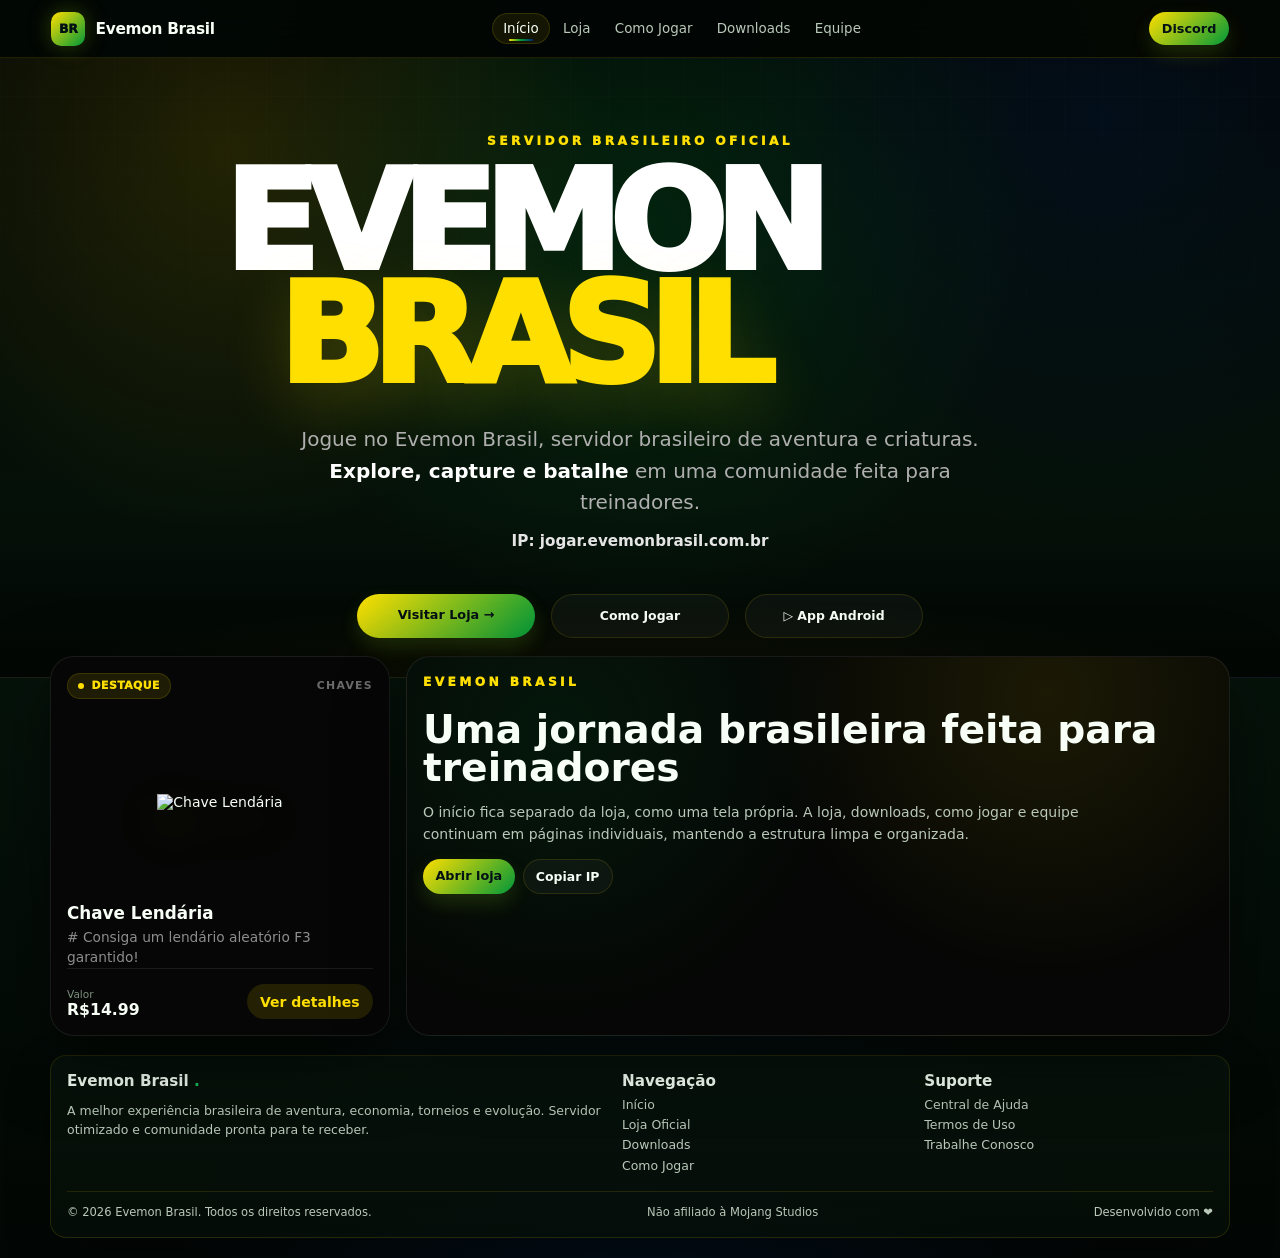
==== commit 5458f77b: "Add files via upload" ====
--- a/index.html
+++ b/index.html
@@ -3,1011 +3,84 @@
 <head>
   <meta charset="UTF-8" />
   <meta name="viewport" content="width=device-width, initial-scale=1.0" />
-  <title>Evemon Brasil - Loja Oficial</title>
-  <meta name="description" content="Loja oficial Evemon Brasil com VIPs, Cristais, Pacotes, Battle Pass e Chaves." />
-  <style>
-    :root {
-      --bg: #030302;
-      --bg2: #080b05;
-      --panel: #080908;
-      --panel2: #0d120c;
-      --card: #070807;
-      --line: rgba(255,255,255,.10);
-      --line2: rgba(255,223,0,.20);
-      --text: #f8fafc;
-      --muted: #a1a1aa;
-      --muted2: #71717a;
-      --green: #009739;
-      --green2: #19c463;
-      --yellow: #ffdf00;
-      --blue: #002776;
-      --red: #ef4444;
-      --radius: 20px;
-      --shadow: 0 22px 70px rgba(0,0,0,.45);
-    }
-
-    * { box-sizing: border-box; }
-    html { scroll-behavior: smooth; }
-    body {
-      margin: 0;
-      min-height: 100vh;
-      font-family: Inter, ui-sans-serif, system-ui, -apple-system, BlinkMacSystemFont, "Segoe UI", sans-serif;
-      color: var(--text);
-      background:
-        radial-gradient(circle at 50% -15%, rgba(0,151,57,.18), transparent 36rem),
-        radial-gradient(circle at 18% 18%, rgba(255,223,0,.12), transparent 28rem),
-        radial-gradient(circle at 90% 0%, rgba(0,39,118,.12), transparent 28rem),
-        linear-gradient(180deg, #040303 0%, #080706 46%, #030302 100%);
-      font-size: 14px;
-    }
-
-    body::before {
-      content: "";
-      position: fixed;
-      inset: 0;
-      pointer-events: none;
-      background-image:
-        linear-gradient(rgba(255,255,255,.016) 1px, transparent 1px),
-        linear-gradient(90deg, rgba(255,255,255,.016) 1px, transparent 1px);
-      background-size: 38px 38px;
-      mask-image: linear-gradient(to bottom, rgba(0,0,0,.82), transparent 70%);
-    }
-
-    a { color: inherit; text-decoration: none; }
-    button, input, textarea { font: inherit; }
-    img { display: block; }
-
-    .topbar {
-      position: sticky;
-      top: 0;
-      z-index: 100;
-      display: flex;
-      align-items: center;
-      justify-content: space-between;
-      gap: 1rem;
-      padding: .78rem clamp(1rem, 4vw, 4rem);
-      background: rgba(3,3,2,.90);
-      border-bottom: 1px solid var(--line);
-      backdrop-filter: blur(18px);
-    }
-
-    .brand {
-      display: flex;
-      align-items: center;
-      gap: .65rem;
-      font-weight: 900;
-      white-space: nowrap;
-      font-size: .96rem;
-    }
-
-    .brand-mark {
-      width: 36px;
-      height: 36px;
-      display: grid;
-      place-items: center;
-      border-radius: 11px;
-      background: linear-gradient(135deg, var(--yellow), var(--green));
-      color: #050505;
-      font-weight: 950;
-      box-shadow: 0 0 22px rgba(255,223,0,.16), 0 0 24px rgba(0,151,57,.13);
-      font-size: .78rem;
-    }
-
-    .brand-mascot {
-      width: 38px;
-      height: 38px;
-      display: grid;
-      place-items: center;
-      border: 1px solid var(--line);
-      border-radius: 999px;
-      background: rgba(255,255,255,.04);
-      overflow: hidden;
-    }
-
-    .brand-mascot img {
-      width: 135%;
-      height: 135%;
-      object-fit: contain;
-      transform: translateY(2px);
-    }
-
-    .dot { color: var(--yellow); }
-
-    .nav {
-      display: flex;
-      align-items: center;
-      gap: .18rem;
-      color: var(--muted);
-      font-size: .84rem;
-    }
-
-    .nav a {
-      position: relative;
-      padding: .52rem .72rem;
-      border-radius: 999px;
-      transition: .16s ease;
-    }
-
-    .nav a::after {
-      content: "";
-      position: absolute;
-      left: 50%;
-      bottom: .2rem;
-      width: 0;
-      height: 2px;
-      border-radius: 999px;
-      background: linear-gradient(90deg, var(--yellow), var(--green), var(--blue));
-      transform: translateX(-50%);
-      transition: width .18s ease;
-    }
-
-    .nav a:hover,
-    .nav a.active {
-      color: var(--text);
-      background: rgba(255,255,255,.06);
-      box-shadow: inset 0 0 0 1px rgba(255,255,255,.06);
-    }
-
-    .nav a:hover::after,
-    .nav a.active::after { width: 42%; }
-
-    .btn,
-    .primary-btn,
-    .product button,
-    .checkout {
-      border: 0;
-      border-radius: 999px;
-      padding: .62rem .9rem;
-      font-weight: 900;
-      color: #060606;
-      background: linear-gradient(135deg, #fff, #e9e9e9);
-      cursor: pointer;
-      transition: transform .16s ease, filter .16s ease, background .16s ease;
-      font-size: .82rem;
-    }
-
-    .primary-btn.brazil,
-    .checkout,
-    .product button {
-      background: linear-gradient(135deg, var(--yellow), var(--green));
-    }
-
-    .btn:hover,
-    .primary-btn:hover,
-    .product button:hover,
-    .checkout:hover {
-      transform: translateY(-1px);
-      filter: brightness(1.04);
-    }
-
-    .ghost-btn {
-      display: inline-flex;
-      align-items: center;
-      justify-content: center;
-      gap: .45rem;
-      border: 1px solid var(--line);
-      border-radius: 999px;
-      padding: .6rem .9rem;
-      font-weight: 850;
-      color: var(--text);
-      background: rgba(255,255,255,.045);
-      cursor: pointer;
-      font-size: .82rem;
-      transition: .16s ease;
-    }
-
-    .ghost-btn:hover {
-      background: rgba(255,223,0,.075);
-      border-color: rgba(255,223,0,.22);
-      transform: translateY(-1px);
-    }
-
-    .page { width: min(1180px, calc(100% - 1.5rem)); margin: 0 auto; }
-
-    .glass {
-      border: 1px solid var(--line);
-      border-radius: var(--radius);
-      background: linear-gradient(180deg, rgba(10,11,9,.92), rgba(7,8,7,.78));
-      box-shadow: var(--shadow);
-      overflow: hidden;
-    }
-
-    .hero-main {
-      position: relative;
-      min-height: 640px;
-      display: grid;
-      place-items: center;
-      padding: 4.8rem 1rem 2.2rem;
-      text-align: center;
-      overflow: hidden;
-      border-bottom: 1px solid rgba(255,255,255,.06);
-      background:
-        radial-gradient(circle at 50% 28%, rgba(255,223,0,.16), transparent 24rem),
-        radial-gradient(circle at 18% 15%, rgba(0,151,57,.16), transparent 26rem),
-        radial-gradient(circle at 82% 12%, rgba(0,39,118,.12), transparent 26rem),
-        linear-gradient(180deg, #051007 0%, #030302 85%);
-    }
-
-    .hero-main::after {
-      content: "";
-      position: absolute;
-      inset: auto -20% -38% -20%;
-      height: 58%;
-      background: radial-gradient(ellipse at center, rgba(0,151,57,.12), transparent 62%);
-      pointer-events: none;
-    }
-
-    .hero-content { position: relative; z-index: 2; width: min(980px, 100%); }
-
-    .hero-kicker {
-      display: inline-block;
-      color: var(--yellow);
-      text-transform: uppercase;
-      letter-spacing: .28em;
-      font-size: .78rem;
-      font-weight: 950;
-      margin-bottom: 1.2rem;
-    }
-
-    .hero-title {
-      margin: 0;
-      font-size: clamp(4rem, 12vw, 8.7rem);
-      line-height: .82;
-      letter-spacing: -.085em;
-      font-weight: 950;
-    }
-
-    .hero-title .white { display: block; color: #fff; }
-    .hero-title .brasil {
-      display: block;
-      color: var(--yellow);
-      text-shadow: 0 20px 65px rgba(255,223,0,.18);
-    }
-
-    .hero-subtitle {
-      max-width: 700px;
-      margin: 2rem auto .85rem;
-      color: #a4a4a4;
-      font-size: clamp(1rem, 2vw, 1.28rem);
-      line-height: 1.55;
-    }
-
-    .hero-subtitle b { color: #f4f4f4; }
-
-    .hero-ip {
-      margin: .3rem 0 2.8rem;
-      color: #d4d4d4;
-      font-weight: 900;
-      font-size: .95rem;
-    }
-
-    .hero-actions {
-      display: flex;
-      justify-content: center;
-      flex-wrap: wrap;
-      gap: 1rem;
-    }
-
-    .hero-actions .btn,
-    .hero-actions .ghost-btn { min-width: 180px; padding: .88rem 1.2rem; }
-
-    .hero-mascot {
-      position: absolute;
-      right: clamp(1rem, 4vw, 4rem);
-      bottom: 0;
-      width: min(270px, 28vw);
-      max-height: 340px;
-      object-fit: contain;
-      opacity: .72;
-      filter: drop-shadow(0 20px 35px rgba(0,0,0,.5));
-      z-index: 1;
-      pointer-events: none;
-    }
-
-    .featured-strip {
-      width: min(1180px, calc(100% - 1.5rem));
-      margin: -1.4rem auto 1.2rem;
-      position: relative;
-      z-index: 4;
-      display: grid;
-      grid-template-columns: 340px;
-      gap: 1rem;
-      align-items: stretch;
-    }
-
-    .featured-card {
-      border: 1px solid rgba(255,255,255,.08);
-      border-radius: 24px;
-      background: #050605;
-      padding: 1rem;
-      min-height: 360px;
-      display: flex;
-      flex-direction: column;
-      box-shadow: 0 24px 70px rgba(0,0,0,.5);
-    }
-
-    .featured-top {
-      display: flex;
-      align-items: center;
-      justify-content: space-between;
-      gap: .8rem;
-      margin-bottom: .6rem;
-    }
-
-    .featured-badge {
-      display: inline-flex;
-      align-items: center;
-      gap: .45rem;
-      color: var(--yellow);
-      background: rgba(255,223,0,.10);
-      border: 1px solid rgba(255,223,0,.14);
-      padding: .35rem .65rem;
-      border-radius: 999px;
-      font-size: .68rem;
-      font-weight: 950;
-      text-transform: uppercase;
-      letter-spacing: .04em;
-    }
-
-    .featured-badge::before {
-      content: "";
-      width: 6px;
-      height: 6px;
-      border-radius: 999px;
-      background: var(--yellow);
-    }
-
-    .featured-category {
-      color: #6c6c6c;
-      text-transform: uppercase;
-      letter-spacing: .12em;
-      font-size: .68rem;
-      font-weight: 900;
-    }
-
-    .featured-image {
-      height: 175px;
-      display: flex;
-      align-items: center;
-      justify-content: center;
-      margin: .4rem 0 .8rem;
-    }
-
-    .featured-image img {
-      max-width: 78%;
-      max-height: 100%;
-      object-fit: contain;
-      filter: drop-shadow(0 18px 25px rgba(255,223,0,.16));
-    }
-
-    .featured-card h2 { margin: 0 0 .35rem; font-size: 1.05rem; }
-    .featured-card p { margin: 0; color: #8d8d8d; line-height: 1.45; font-size: .86rem; }
-
-    .featured-bottom {
-      margin-top: auto;
-      padding-top: .95rem;
-      border-top: 1px solid rgba(255,255,255,.08);
-      display: flex;
-      align-items: end;
-      justify-content: space-between;
-      gap: 1rem;
-    }
-
-    .value-label {
-      display: block;
-      color: #6e6e6e;
-      text-transform: uppercase;
-      letter-spacing: .16em;
-      font-size: .64rem;
-      font-weight: 900;
-      margin-bottom: .22rem;
-    }
-
-    .price { display: block; color: #fff; font-size: 1.15rem; font-weight: 950; }
-
-    .details-btn {
-      border: 0;
-      border-radius: 999px;
-      padding: .58rem .84rem;
-      background: rgba(255,223,0,.12);
-      color: var(--yellow);
-      font-weight: 900;
-      cursor: pointer;
-      transition: .16s ease;
-    }
-
-    .details-btn:hover { background: rgba(255,223,0,.20); transform: translateY(-1px); }
-
-    .site-section { margin: 0 0 1rem; padding: 1rem; }
-    .section-title-big { margin: .25rem 0 .45rem; font-size: clamp(1.5rem, 3vw, 2.3rem); line-height: 1; }
-    .section-lead { max-width: 730px; color: var(--muted); line-height: 1.55; }
-
-    .info-grid,
-    .download-grid,
-    .requirements {
-      display: grid;
-      grid-template-columns: repeat(3, minmax(0, 1fr));
-      gap: .7rem;
-      margin-top: .8rem;
-    }
-
-    .info-card,
-    .download-card,
-    .requirement,
-    .form-card {
-      border: 1px solid var(--line);
-      border-radius: 16px;
-      background: rgba(255,255,255,.035);
-      padding: .8rem;
-    }
-
-    .info-card h3,
-    .download-card h3,
-    .form-card h3 { margin: .12rem 0 .32rem; font-size: .98rem; }
-    .info-card p,
-    .download-card p,
-    .form-card p { color: var(--muted); line-height: 1.45; font-size: .8rem; }
-    .download-card.featured-download { background: linear-gradient(135deg, rgba(0,151,57,.10), rgba(255,223,0,.06)); }
-    .requirement { font-size: .82rem; font-weight: 750; }
-
-    .pill {
-      display: inline-flex;
-      align-items: center;
-      gap: .3rem;
-      padding: .28rem .52rem;
-      border-radius: 999px;
-      color: var(--yellow);
-      background: rgba(255,223,0,.10);
-      border: 1px solid rgba(255,223,0,.14);
-      font-size: .64rem;
-      font-weight: 850;
-    }
-
-    .ip-box {
-      display: flex;
-      flex-wrap: wrap;
-      align-items: center;
-      gap: .5rem;
-      margin-top: .82rem;
-      padding: .65rem;
-      border: 1px solid var(--line);
-      border-radius: 14px;
-      background: rgba(255,255,255,.035);
-      font-size: .82rem;
-    }
-
-    .ip-box code { color: var(--yellow); font-weight: 900; }
-
-    .fake-form { display: grid; grid-template-columns: repeat(2, minmax(0, 1fr)); gap: .58rem; margin-top: .7rem; }
-    .fake-form label { display: grid; gap: .28rem; color: var(--muted); font-size: .76rem; }
-    .fake-form input,
-    .fake-form textarea {
-      width: 100%;
-      border: 1px solid var(--line);
-      border-radius: 12px;
-      padding: .62rem .68rem;
-      background: rgba(255,255,255,.035);
-      color: var(--text);
-      outline: 0;
-      resize: vertical;
-    }
-    .fake-form .full { grid-column: 1 / -1; }
-
-    .shop-grid {
-      display: grid;
-      grid-template-columns: 170px minmax(0, 1fr) 280px;
-      gap: .78rem;
-      align-items: start;
-      padding: 0 0 1.35rem;
-    }
-
-    .category-panel,
-    .catalog,
-    .sidebar { padding: .74rem; }
-
-    .category-panel,
-    .sidebar { position: sticky; top: 66px; }
-
-    .side-title,
-    .cart-head,
-    .catalog-header {
-      display: flex;
-      align-items: end;
-      justify-content: space-between;
-      gap: .7rem;
-      margin-bottom: .65rem;
-    }
-
-    .side-title h2,
-    .cart-head h2 { margin: 0; font-size: 1rem; }
-    .side-title span,
-    .cart-head span,
-    .result { color: var(--muted); font-size: .76rem; }
-
-    .filters { display: grid; gap: .38rem; }
-    .filters button {
-      width: 100%;
-      display: flex;
-      align-items: center;
-      justify-content: space-between;
-      gap: .55rem;
-      border: 1px solid var(--line);
-      border-radius: 12px;
-      padding: .52rem .58rem;
-      background: rgba(255,255,255,.03);
-      color: var(--muted);
-      cursor: pointer;
-      font-size: .76rem;
-      text-align: left;
-      transition: .16s ease;
-    }
-
-    .filters button:hover { color: var(--text); background: rgba(255,223,0,.07); border-color: rgba(255,223,0,.20); transform: translateX(2px); }
-    .filters button.active { background: linear-gradient(135deg, var(--yellow), var(--green)); color: #050505; font-weight: 900; border-color: transparent; }
-
-    .catalog-header { display: grid; grid-template-columns: 1fr auto; align-items: end; }
-    .catalog-header h2 { margin: .12rem 0 0; font-size: clamp(1.15rem, 2vw, 1.52rem); }
-    .search-row { display: grid; grid-template-columns: 1fr auto; gap: .45rem; margin-bottom: .68rem; }
-    .search-row input {
-      width: 100%;
-      color: var(--text);
-      border: 1px solid var(--line);
-      border-radius: 13px;
-      padding: .58rem .68rem;
-      outline: 0;
-      background: rgba(255,255,255,.035);
-      font-size: .82rem;
-    }
-
-    .category { margin-top: .8rem; }
-    .category:first-child { margin-top: .25rem; }
-    .category-title { display: flex; align-items: end; justify-content: space-between; gap: .75rem; margin-bottom: .48rem; }
-    .category-title h3 { margin: 0; font-size: .98rem; }
-    .category-title p { margin: .14rem 0 0; color: var(--muted); font-size: .75rem; }
-    .category-title span { color: var(--muted2); font-size: .74rem; }
-
-    .grid { display: grid; grid-template-columns: repeat(3, minmax(0, 1fr)); gap: .55rem; }
-    .product {
-      min-height: 100%;
-      display: flex;
-      flex-direction: column;
-      border: 1px solid var(--line);
-      border-radius: 13px;
-      padding: .52rem;
-      background: linear-gradient(180deg, rgba(255,255,255,.040), rgba(255,255,255,.014));
-      transition: transform .16s ease, border-color .16s ease, background .16s ease;
-    }
-    .product:hover { transform: translateY(-2px); border-color: rgba(255,223,0,.26); background: linear-gradient(180deg, rgba(255,255,255,.055), rgba(255,255,255,.020)); }
-
-    .image-frame {
-      position: relative;
-      display: flex;
-      align-items: center;
-      justify-content: center;
-      border: 1px solid var(--line);
-      border-radius: 12px;
-      background: linear-gradient(180deg, rgba(255,255,255,.035), rgba(255,255,255,.012));
-      overflow: visible;
-    }
-
-    .product-image { height: 88px; margin: .3rem 0 .44rem; }
-    .product-image img,
-    .detail-image img {
-      width: 100%;
-      height: 100%;
-      object-fit: contain;
-      object-position: center;
-      padding: .62rem;
-      filter: drop-shadow(0 8px 12px rgba(0,0,0,.26));
-    }
-
-    .badge {
-      min-height: 18px;
-      align-self: flex-start;
-      display: inline-flex;
-      align-items: center;
-      border-radius: 999px;
-      padding: .18rem .42rem;
-      color: var(--yellow);
-      background: rgba(255,223,0,.09);
-      border: 1px solid rgba(255,223,0,.14);
-      font-size: .57rem;
-      font-weight: 850;
-    }
-    .badge.empty { opacity: 0; }
-    .product small { color: var(--muted2); font-size: .68rem; }
-    .product h3 { margin: .16rem 0 .2rem; font-size: .80rem; line-height: 1.2; }
-    .product p { margin: 0 0 .42rem; min-height: 38px; color: var(--muted); line-height: 1.28; font-size: .68rem; }
-    .product .value-label { font-size: .61rem; }
-    .product .price { margin-bottom: .38rem; font-size: .84rem; }
-    .product button { width: 100%; padding: .42rem .55rem; font-size: .70rem; }
-
-    .empty-cart,
-    .cart-item,
-    .info-box {
-      border: 1px solid var(--line);
-      border-radius: 14px;
-      padding: .68rem;
-      background: rgba(255,255,255,.030);
-    }
-    .empty-cart strong { display: block; font-size: .82rem; }
-    .empty-cart p,
-    .info-box p { margin: .24rem 0 0; color: var(--muted); line-height: 1.38; font-size: .73rem; }
-    .cart-item { display: grid; grid-template-columns: 1fr auto; gap: .45rem; align-items: center; margin-bottom: .45rem; }
-    .cart-item strong { font-size: .78rem; }
-    .cart-item small { color: var(--muted); font-size: .7rem; }
-    .remove { border: 0; border-radius: 9px; padding: .34rem .44rem; color: #fff; background: rgba(251,113,133,.18); cursor: pointer; font-size: .68rem; }
-    .total-row { display: flex; justify-content: space-between; gap: .7rem; margin-top: .72rem; color: var(--muted); font-size: .8rem; }
-    .total-row.final { color: var(--text); border-top: 1px solid var(--line); padding-top: .72rem; font-size: .98rem; font-weight: 850; }
-    .checkout { width: 100%; margin-top: .72rem; }
-    .checkout:disabled { opacity: .45; cursor: not-allowed; transform: none; }
-    .protected { margin-top: .6rem; color: var(--muted2); font-size: .72rem; text-align: center; }
-    .info-box { margin-top: .72rem; }
-    .info-box h3 { margin: 0 0 .55rem; font-size: .92rem; }
-    .info-box p { margin-bottom: .62rem; }
-    .recent-row { padding: .48rem 0; border-bottom: 1px solid var(--line); color: var(--muted); font-size: .74rem; }
-    .recent-row:last-child { border-bottom: 0; padding-bottom: 0; }
-    .recent-row b { color: var(--text); }
-
-    .detail-modal {
-      position: fixed;
-      inset: 0;
-      z-index: 200;
-      display: none;
-      place-items: center;
-      padding: 1rem;
-      background: rgba(0,0,0,.70);
-      backdrop-filter: blur(10px);
-    }
-    .detail-modal.show { display: grid; }
-    .detail-card {
-      position: relative;
-      width: min(760px, 100%);
-      display: grid;
-      grid-template-columns: 260px minmax(0, 1fr);
-      gap: 1rem;
-      border: 1px solid var(--line);
-      border-radius: 18px;
-      background: linear-gradient(180deg, rgba(9,10,8,.98), rgba(6,7,6,.96));
-      box-shadow: 0 30px 80px rgba(0,0,0,.48);
-      padding: 1rem;
-    }
-    .detail-close { position: absolute; right: .7rem; top: .7rem; width: 32px; height: 32px; border: 1px solid var(--line); border-radius: 999px; background: rgba(255,255,255,.06); color: var(--text); cursor: pointer; font-size: 1.2rem; }
-    .detail-image { height: 240px; }
-    .detail-card h2 { margin: .55rem 0 .3rem; font-size: 1.4rem; }
-    .detail-card p { color: var(--muted); line-height: 1.5; font-size: .86rem; }
-    .detail-price { display: block; margin: .7rem 0; color: var(--yellow); font-size: 1.25rem; }
-    .detail-card h3 { margin: .75rem 0 .35rem; font-size: .95rem; }
-    .detail-card ul { margin: 0 0 .9rem; padding-left: 1.1rem; color: var(--muted); font-size: .84rem; line-height: 1.55; }
-
-    footer {
-      width: min(1180px, calc(100% - 1.5rem));
-      margin: 0 auto 1.25rem;
-      padding: 1rem;
-      display: grid;
-      grid-template-columns: 1.5fr .8fr .8fr;
-      gap: .85rem;
-    }
-    footer h3, footer h4 { margin: 0 0 .45rem; font-size: .95rem; }
-    footer p { color: var(--muted); line-height: 1.45; font-size: .78rem; }
-    footer a { display: block; margin: .32rem 0; color: var(--muted); font-size: .78rem; }
-    .copyright { grid-column: 1 / -1; margin: 0; padding-top: .75rem; border-top: 1px solid var(--line); display: flex; flex-wrap: wrap; gap: .55rem 1rem; justify-content: space-between; font-size: .72rem; }
-
-    @media (max-width: 1100px) {
-      .shop-grid { grid-template-columns: 150px minmax(0, 1fr); }
-      .sidebar { grid-column: 1 / -1; position: static; }
-      .grid { grid-template-columns: repeat(3, minmax(0, 1fr)); }
-    }
-    @media (max-width: 880px) {
-      footer { grid-template-columns: 1fr; }
-      .shop-grid { grid-template-columns: 1fr; }
-      .category-panel { position: static; }
-      .filters { grid-template-columns: repeat(3, minmax(0, 1fr)); display: grid; }
-      .grid { grid-template-columns: repeat(2, minmax(0, 1fr)); }
-      .info-grid, .download-grid, .requirements { grid-template-columns: repeat(2, minmax(0, 1fr)); }
-      .hero-mascot { display: none; }
-    }
-    @media (max-width: 640px) {
-      .nav { display: none; }
-      .hero-main { min-height: 560px; padding-top: 3.5rem; }
-      .hero-title { font-size: clamp(3.1rem, 18vw, 5rem); }
-      .hero-actions .btn, .hero-actions .ghost-btn { width: 100%; }
-      .grid, .info-grid, .download-grid, .requirements, .fake-form, .filters { grid-template-columns: 1fr; }
-      .fake-form .full { grid-column: auto; }
-      .detail-card { grid-template-columns: 1fr; }
-      .detail-image { height: 180px; }
-      .topbar { padding: .68rem .75rem; }
-    }
-  </style>
+  <title>Evemon Brasil - Início</title>
+  <link rel="stylesheet" href="/assets/styles.css" />
 </head>
 <body>
   <header class="topbar">
-    <a class="brand" href="#inicio">
-      <span class="brand-mark">EV</span>
-      <span class="brand-mascot"><img src="./assets/mascote.png" alt="Mascote Evemon Brasil"></span>
-      <span>Evemon Brasil <span class="dot">.</span></span>
+    <a class="brand" href="/">
+      <span class="brand-mark">BR</span>
+      <span>Evemon Brasil</span>
     </a>
     <nav class="nav">
-      <a href="#inicio" class="active">Início</a>
-      <a href="#shop">Loja</a>
-      <a href="#como-jogar">Como Jogar</a>
-      <a href="#downloads">Downloads</a>
-      <a href="#equipe">Equipe</a>
+      <a href="/" class="active">Início</a>
+      <a href="/shop">Loja</a>
+      <a href="/como-jogar">Como Jogar</a>
+      <a href="/downloads">Downloads</a>
+      <a href="/equipe">Equipe</a>
     </nav>
-    <a class="btn" href="https://discord.gg" target="_blank">Discord</a>
+    <a class="discord-btn" href="https://discord.gg" target="_blank">Discord</a>
   </header>
-
-  <section class="hero-main" id="inicio">
-    <img class="hero-mascot" src="./assets/mascote.png" alt="Mascote Evemon Brasil">
-    <div class="hero-content">
-      <span class="hero-kicker">Servidor brasileiro oficial</span>
-      <h1 class="hero-title"><span class="white">EVEMON</span><span class="brasil">BRASIL</span></h1>
-      <p class="hero-subtitle">Jogue no Evemon Brasil, servidor brasileiro de aventura e criaturas. <b>Explore, capture e batalhe</b> em uma comunidade feita para treinadores.</p>
-      <div class="hero-ip">IP: jogar.evemonbrasil.com.br</div>
-      <div class="hero-actions">
-        <a class="btn" href="#shop">Visitar Loja →</a>
-        <a class="ghost-btn" href="#como-jogar">Como Jogar</a>
-        <a class="ghost-btn" href="#downloads">▷ App Android</a>
+  <section class="home-hero" id="inicio">
+    <div class="home-hero-content">
+      <span class="home-kicker">Servidor brasileiro oficial</span>
+      <h1 class="home-title"><span>Evemon</span><span>Brasil</span></h1>
+      <p class="home-subtitle">Jogue no Evemon Brasil, servidor brasileiro de aventura e criaturas. <b>Explore, capture e batalhe</b> em uma comunidade feita para treinadores.</p>
+      <div class="home-ip">IP: jogar.evemonbrasil.com.br</div>
+      <div class="home-actions">
+        <a class="primary-btn" href="/shop">Visitar Loja →</a>
+        <a class="ghost-btn" href="/como-jogar">Como Jogar</a>
+        <a class="ghost-btn" href="/downloads">▷ App Android</a>
       </div>
     </div>
   </section>
 
-  <main class="page">
-    <section class="featured-strip">
-      <article class="featured-card">
-        <div class="featured-top">
-          <span class="featured-badge">Destaque</span>
-          <span class="featured-category">Chaves</span>
-        </div>
-        <div class="featured-image"><img id="featuredImage" alt="Chave Lendária"></div>
-        <h2>Chave Lendária</h2>
-        <p># Consiga um lendário aleatório F3 garantido!</p>
-        <div class="featured-bottom">
-          <div><span class="value-label">Valor</span><span class="price">R$14.99</span></div>
-          <button class="details-btn" onclick="openDetails('Chave Lendária')">Ver detalhes</button>
-        </div>
-      </article>
-    </section>
+  <section class="home-featured-wrap">
+    <article class="home-feature-card">
+      <div class="home-feature-top">
+        <span class="home-feature-badge">Destaque</span>
+        <span class="home-feature-category">Chaves</span>
+      </div>
+      <div class="home-feature-image"><img src="https://www.mundocobblemon.com.br/_next/image?q=75&url=https%3A%2F%2Fsbzorowycupvzkdqrvvu.supabase.co%2Fstorage%2Fv1%2Fobject%2Fpublic%2Fproducts%2Fchave-lendaria%2F401b0f7e-fe96-44fc-b2da-be797b40fa2f-ChatGPT%2520Image%2520Apr%252021%2C%25202026%2C%252008_27_15%2520PM.png&w=3840" alt="Chave Lendária"></div>
+      <h2>Chave Lendária</h2>
+      <p># Consiga um lendário aleatório F3 garantido!</p>
+      <div class="home-feature-bottom">
+        <div><span class="value-label">Valor</span><span class="price">R$14.99</span></div>
+        <a class="details-btn" href="/shop">Ver detalhes</a>
+      </div>
+    </article>
 
-    <section class="shop-grid" id="shop">
-      <aside class="glass category-panel">
-        <div class="side-title"><h2>Categorias</h2><span id="sideTotal">20</span></div>
-        <div class="filters" id="filters"></div>
-      </aside>
-
-      <div class="glass catalog">
-        <div class="catalog-header">
-          <div><span class="pill">Produtos</span><h2>Escolha por categoria</h2></div>
-          <span class="result" id="resultCount">20 resultados</span>
-        </div>
-        <div class="search-row"><input id="search" type="search" placeholder="Buscar produtos"><span class="ghost-btn">Catálogo completo</span></div>
-        <div id="products"></div>
+    <div class="home-panel">
+      <span class="home-kicker">Evemon Brasil</span>
+      <h2>Uma jornada brasileira feita para treinadores</h2>
+      <p>O início fica separado da loja, como uma tela própria. A loja, downloads, como jogar e equipe continuam em páginas individuais, mantendo a estrutura limpa e organizada.</p>
+      <div class="hero-actions">
+        <a class="primary-btn" href="/shop">Abrir loja</a>
+        <button class="ghost-btn copy-ip" data-copy="jogar.evemonbrasil.com.br">Copiar IP</button>
       </div>
-
-      <aside class="glass sidebar" id="cart">
-        <div class="cart-head"><div><h2>Seu carrinho</h2><span id="cartCount">0 itens</span></div><span class="pill">Seguro</span></div>
-        <div id="cartItems"></div>
-        <div class="total-row"><span>Subtotal</span><strong id="subtotal">R$0.00</strong></div>
-        <div class="total-row final"><span>Total</span><strong id="total">R$0.00</strong></div>
-        <button id="checkout" class="checkout" disabled>Carrinho vazio</button>
-        <div class="protected">🛡️ Compra protegida e entrega automática</div>
-        <div class="info-box"><h3>Detalhes da loja</h3><p><b>Entrega automática</b><br>Receba após a confirmação do pagamento.</p><p><b>Vinculado ao nick</b><br>Informe o nick correto para evitar atraso.</p><p><b>Pagamento seguro</b><br>Pix, cartão e métodos configuráveis.</p><p><b>Suporte no Discord</b><br>Problemas com compra devem ir com comprovante.</p></div>
-        <div class="info-box"><h3>Compras recentes</h3><div class="recent-row"><span><b>Isaque_291</b><br>Passe de Batalha Premium</span></div><div class="recent-row"><span><b>IzaFerSalazar</b><br>Passe de Batalha Premium</span></div><div class="recent-row"><span><b>IzaFerSalazar</b><br>VIP Titã</span></div></div>
-      </aside>
-    </section>
-
-    <section class="glass site-section" id="como-jogar">
-      <span class="pill">Guia</span>
-      <h2 class="section-title-big">Como Jogar</h2>
-      <p class="section-lead">Escolha o launcher oficial no PC ou Android, instale em poucos passos e entre no Evemon Brasil com tudo pronto para jogar.</p>
-      <div class="info-grid">
-        <article class="info-card"><span class="pill">Primeiros Passos</span><h3>Baixe o launcher oficial</h3><p>A forma mais simples de começar é baixar o launcher oficial para PC ou Android. Ele já vem configurado para o Evemon Brasil.</p><a class="ghost-btn" href="#downloads">Ir para Downloads</a></article>
-        <article class="info-card"><span class="pill">PC</span><h3>Jogar no PC</h3><p>Baixe o launcher oficial para PC, execute o instalador e siga as instruções. Depois conecte-se e clique em Jogar.</p><a class="primary-btn brazil" href="#downloads">Baixar Launcher</a></article>
-        <article class="info-card"><span class="pill">Android</span><h3>Jogar no Android</h3><p>Baixe o APK, autorize fontes desconhecidas se necessário, abra o app, escolha seu nick e entre no servidor.</p><a class="primary-btn brazil" href="#downloads">Baixar APK</a></article>
-      </div>
-    </section>
-
-    <section class="glass site-section" id="downloads">
-      <span class="pill">Downloads oficiais</span>
-      <h2 class="section-title-big">Central de Downloads</h2>
-      <p class="section-lead">Baixe o launcher oficial para PC ou Android e entre no servidor com a instalação certa desde o começo.</p>
-      <div class="download-grid">
-        <article class="download-card featured-download"><span class="pill">Recomendado</span><h3>Launcher Oficial para PC</h3><p>Recomendado para uma experiência otimizada no Evemon Brasil. Execute o arquivo baixado e siga as instruções do instalador.</p><a class="primary-btn brazil" href="#">Baixar Launcher</a></article>
-        <article class="download-card"><span class="pill">Android</span><h3>Launcher Oficial para Android</h3><p>Aventure-se pelo celular usando nosso launcher oficial, sem depender de configuração manual.</p><a class="primary-btn brazil" href="#">Baixar APK</a></article>
-        <article class="download-card"><span class="pill">Manual</span><h3>Modpack Oficial</h3><p>Pacote para quem prefere instalar por conta própria em um launcher compatível.</p><a class="ghost-btn" href="#">Baixar Modpack</a></article>
-      </div>
-      <div class="ip-box"><strong>IP oficial:</strong><code>jogar.evemonbrasil.com.br</code><button class="ghost-btn copy-ip" data-copy="jogar.evemonbrasil.com.br">Copiar IP</button></div>
-    </section>
-
-    <section class="glass site-section" id="equipe">
-      <span class="pill">Equipe</span>
-      <h2 class="section-title-big">Junte-se à Equipe</h2>
-      <p class="section-lead">Estamos procurando jogadores apaixonados para fazer parte da moderação. Se você tem o que é preciso, candidate-se agora.</p>
-      <div class="requirements">
-        <div class="requirement">✅ Ter pelo menos 15 anos</div><div class="requirement">✅ Jogar ativamente</div><div class="requirement">✅ Conhecer o sistema de criaturas</div><div class="requirement">✅ Ser maduro e responsável</div><div class="requirement">✅ Ter disponibilidade</div><div class="requirement">✅ Possuir Discord</div>
-      </div>
-      <div class="form-card"><h3>Formulário de Candidatura</h3><form class="fake-form" onsubmit="event.preventDefault(); alert('Candidatura enviada para análise da equipe.');"><label>Nome no Minecraft *<input placeholder="Seu nick"></label><label>Discord *<input placeholder="usuario#0000"></label><label class="full">Por que você quer fazer parte da equipe? *<textarea rows="4"></textarea></label><button class="primary-btn brazil full" type="submit">Enviar Candidatura</button></form></div>
-    </section>
-  </main>
-
-  <div class="detail-modal" id="detailModal" onclick="if(event.target.id==='detailModal') closeDetails()">
-    <div class="detail-card">
-      <button class="detail-close" onclick="closeDetails()">×</button>
-      <div class="image-frame detail-image"><img id="detailImage" alt="Produto"></div>
-      <div><span class="pill" id="detailCategory">Categoria</span><h2 id="detailTitle">Produto</h2><p id="detailDesc"></p><strong class="detail-price" id="detailPrice">R$0.00</strong><h3>Detalhes do item</h3><ul id="detailList"></ul><button class="checkout" id="detailBuy">Adicionar ao carrinho</button></div>
     </div>
-  </div>
+  </section>
 
   <footer class="glass">
-    <div><h3>Evemon Brasil <span class="dot">.</span></h3><p>A melhor experiência brasileira de aventura, economia, torneios e evolução.</p></div>
-    <div><h4>Navegação</h4><a href="#inicio">Início</a><a href="#shop">Loja Oficial</a><a href="#downloads">Downloads</a><a href="#como-jogar">Como Jogar</a></div>
-    <div><h4>Suporte</h4><a href="https://discord.gg" target="_blank">Central de Ajuda</a><a href="#">Termos de Uso</a><a href="#equipe">Trabalhe Conosco</a></div>
+    <div>
+      <h3>Evemon Brasil <span class="dot">.</span></h3>
+      <p>A melhor experiência brasileira de aventura, economia, torneios e evolução. Servidor otimizado e comunidade pronta para te receber.</p>
+    </div>
+    <div>
+      <h4>Navegação</h4>
+      <a href="/">Início</a>
+      <a href="/shop">Loja Oficial</a>
+      <a href="/downloads">Downloads</a>
+      <a href="/como-jogar">Como Jogar</a>
+    </div>
+    <div>
+      <h4>Suporte</h4>
+      <a href="https://discord.gg" target="_blank">Central de Ajuda</a>
+      <a href="#">Termos de Uso</a>
+      <a href="/equipe">Trabalhe Conosco</a>
+    </div>
     <p class="copyright"><span>© 2026 Evemon Brasil. Todos os direitos reservados.</span><span>Não afiliado à Mojang Studios</span><span>Desenvolvido com ❤️</span></p>
   </footer>
-
-  <script>
-    const IMG = {
-      "chave": "https://sbzorowycupvzkdqrvvu.supabase.co/storage/v1/object/public/products/chave-lendaria/401b0f7e-fe96-44fc-b2da-be797b40fa2f-ChatGPT%20Image%20Apr%2021%2C%202026%2C%2008_27_15%20PM.png",
-      "pacote_tita": "https://sbzorowycupvzkdqrvvu.supabase.co/storage/v1/object/public/products/pacote-crystal/61d212a2-9e72-413a-8c29-df40d5831ff5-Glowing%20treasure%20chest%20with%20golden%20ribbons.png",
-      "pacote_monarca": "https://sbzorowycupvzkdqrvvu.supabase.co/storage/v1/object/public/products/pacote-amber/5a7b1557-c409-4db0-bcc5-9245bf1d9908-Design%20sem%20nome%20%2816%29.png",
-      "pacote_celestial": "https://sbzorowycupvzkdqrvvu.supabase.co/storage/v1/object/public/products/pacote-sapphire/c0590a0f-24c2-4f8f-8716-de9255c49784-Design%20sem%20nome%20%2817%29.png",
-      "vip_celestial": "https://sbzorowycupvzkdqrvvu.supabase.co/storage/v1/object/public/products/vip-sapphire/eaa4758c-740a-4b01-9e48-d350c3968a49-Glowing%20sapphire%20crystal%20with%20mystical%20aura%20%281%29.png",
-      "vip_conquistador": "https://sbzorowycupvzkdqrvvu.supabase.co/storage/v1/object/public/products/vip-ruby/a21a8b85-9120-4db4-a14d-e89c357e341c-Pixelated%20ruby%20badge%20with%20magical%20aura.png",
-      "vip_tita": "https://sbzorowycupvzkdqrvvu.supabase.co/storage/v1/object/public/products/vip-crystal/da8f6912-83a8-4bea-9f1c-3a6a29d8ef88-Shimmering%20cyan%20crystal%20in%20glowing%20aura.png",
-      "vip_monarca": "https://sbzorowycupvzkdqrvvu.supabase.co/storage/v1/object/public/products/vip-amber/bc4004a5-4405-4034-833a-b9956847f5f3-Floating%20amber%20crystal%20with%20magical%20aura.png",
-      "vip_aventureiro": "https://sbzorowycupvzkdqrvvu.supabase.co/storage/v1/object/public/products/vip-jade/7d7ce4da-68cc-4731-a0aa-323cb5d0f786-Glowing%20jade%20crystal%20with%20magical%20aura.png",
-      "punhado": "https://sbzorowycupvzkdqrvvu.supabase.co/storage/v1/object/public/products/punhado-de-cristais/adae6add-d8fe-4c8e-b865-e5c78775f41d-Glowing%20crystal%20cluster%20with%20sparkles.png",
-      "bolsa": "https://sbzorowycupvzkdqrvvu.supabase.co/storage/v1/object/public/products/bolsa-de-cristais/20d03eff-6eff-45a2-a433-f0a7ced9df7e-Glowing%20crystals%20in%20a%20leather%20pouch.png",
-      "bau": "https://sbzorowycupvzkdqrvvu.supabase.co/storage/v1/object/public/products/bau-de-cristais/0a86f966-f9c5-4cb9-a4ef-37985f2bf08f-Glowing%20crystal%20treasure%20chest%20%281%29.png",
-      "reserva": "https://sbzorowycupvzkdqrvvu.supabase.co/storage/v1/object/public/products/reserva-de-cristais/ab5afc4e-f5b6-4322-b83f-02e933bd3ce7-Magical%20crystal%20cluster%20glow.png",
-      "grande": "https://sbzorowycupvzkdqrvvu.supabase.co/storage/v1/object/public/products/grande-pacote-de-cristais/926d99f1-b53b-4d75-a5dc-b05bd63e6b24-Glowing%20treasure%20chest%20with%20crystals%20%281%29.png",
-      "mega": "https://sbzorowycupvzkdqrvvu.supabase.co/storage/v1/object/public/products/mega-pacote-de-cristais/69478c0e-d22a-4cfd-94f7-80d73297450c-Glowing%20crystals%20spill%20from%20enchanted%20vault.png",
-      "passe": "https://sbzorowycupvzkdqrvvu.supabase.co/storage/v1/object/public/products/passe-de-batalha-premium/054c51dc-9189-4622-b9b9-ac088669e0dd-Glowing%20golden%20star%20on%20magical%20scroll.png",
-      "passe50": "https://sbzorowycupvzkdqrvvu.supabase.co/storage/v1/object/public/products/50-niveis-de-passe-de-batalha/ba3da795-7d2e-4292-b911-f42f567e1885-Glowing%20golden%20ticket%20with%20level-up%20energy%20%281%29.png",
-      "passe100": "https://sbzorowycupvzkdqrvvu.supabase.co/storage/v1/object/public/products/50-niveis-de-passe-de-batalha/785389bb-a083-4f29-93a0-21ba134fe738-Level%20up%20energy%20burst.png"
-};
-
-    const products = [
-      { category: "Combos", name: "Pacote Aventureiro", desc: "Combo referente ao VIP Aventureiro, ideal para começar com vantagens e Cristais.", price: 39.90, badge: "Entrada", image: IMG.vip_aventureiro, details: ["VIP Aventureiro por 30 dias", "250 Cristais", "1 Chave Lendária", "Kit Aventureiro", "Tag Aventureiro", "Entrega automática após confirmação"] },
-      { category: "Combos", name: "Pacote Conquistador", desc: "Combo referente ao VIP Conquistador, feito para jogadores ativos evoluírem mais rápido.", price: 79.90, badge: "Evolução", image: IMG.vip_conquistador, details: ["VIP Conquistador por 30 dias", "600 Cristais", "2 Chaves Lendárias", "Kit Conquistador", "Tag Conquistador", "Bônus de progressão"] },
-      { category: "Combos", name: "Pacote Celestial", desc: "Combo referente ao VIP Celestial, juntando VIP, Battle Pass Premium e Cristais.", price: 119.90, badge: "Popular", image: IMG.pacote_celestial, details: ["VIP Celestial por 30 dias", "600 Cristais", "Passe de Batalha Premium", "2 Chaves Lendárias", "Kit Celestial", "Ideal para jogadores ativos"] },
-      { category: "Combos", name: "Pacote Titã", desc: "Combo referente ao VIP Titã, com benefícios premium, Cristais e extras.", price: 149.90, badge: "Custo-benefício", image: IMG.pacote_tita, details: ["VIP Titã por 30 dias", "1.300 Cristais", "Passe de Batalha Premium", "3 Chaves Lendárias", "Kit Titã", "Tag Titã"] },
-      { category: "Combos", name: "Pacote Monarca", desc: "Combo referente ao VIP Monarca, o pacote mais forte e completo da loja.", price: 199.90, badge: "Completo", image: IMG.pacote_monarca, details: ["VIP Monarca por 30 dias", "2.300 Cristais", "Passe Premium liberado", "5 Chaves Lendárias", "Kit Monarca completo", "Prioridade no suporte da loja"] },
-      { category: "VIP", name: "VIP Aventureiro", desc: "Rank de entrada para começar com vantagens, conforto e liberdade no servidor.", price: 15.90, badge: "Entrada", image: IMG.vip_aventureiro, details: ["Duração de 30 dias", "Kit Aventureiro", "Comandos iniciais", "Tag Aventureiro", "Boa opção para começar como apoiador", "Preço acessível"] },
-      { category: "VIP", name: "VIP Conquistador", desc: "Rank Conquistador para jogadores ativos que querem evoluir com mais praticidade.", price: 29.90, badge: "", image: IMG.vip_conquistador, details: ["Duração de 30 dias", "Kit Conquistador", "Acesso a comandos básicos", "Tag Conquistador", "Vantagens de rotina", "Entrega automática"] },
-      { category: "VIP", name: "VIP Celestial", desc: "Rank Celestial para benefícios fortes, praticidade e destaque no servidor.", price: 49.90, badge: "Mais popular", image: IMG.vip_celestial, details: ["Duração de 30 dias", "Comandos de conveniência", "Kits VIP periódicos", "Tag Celestial", "Benefícios de economia", "Suporte via Discord"] },
-      { category: "VIP", name: "VIP Titã", desc: "Rank Titã para jogadores dedicados que querem benefícios premium e destaque.", price: 69.90, badge: "Premium", image: IMG.vip_tita, details: ["Duração de 30 dias", "Kit Titã", "Comandos avançados", "Tag Titã", "Benefícios de progressão", "Mais destaque, conforto e força na jornada"] },
-      { category: "VIP", name: "VIP Monarca", desc: "Rank Monarca para jogar com autoridade, praticidade e benefícios fortes.", price: 109.90, badge: "Top", image: IMG.vip_monarca, details: ["Duração de 30 dias", "Kit Monarca completo", "Maior pacote de comandos", "Tag Monarca", "Benefícios máximos da categoria VIP", "Recomendado para jogadores que querem status de Monarca"] },
-      { category: "Cristais", name: "Punhado de Cristais (250 uni)", desc: "Uma opção menor para compras rápidas e primeiras experiências com Cristais.", price: 14.90, badge: "", image: IMG.punhado, details: ["250 Cristais", "Saldo premium para compras internas", "Ideal para testar a loja", "Entrega automática", "Vinculado ao nick informado"] },
-      { category: "Cristais", name: "Bolsa de Cristais (600 uni)", desc: "Um pacote confortável para manter saldo premium sem exagerar no volume.", price: 29.90, badge: "", image: IMG.bolsa, details: ["600 Cristais", "Bom para compras médias", "Saldo direto na conta", "Entrega automática", "Melhor custo que o pacote inicial"] },
-      { category: "Cristais", name: "Baú de Cristais (1.300 uni)", desc: "Boa escolha para quem usa Cristais com frequência e quer uma reserva equilibrada.", price: 49.90, badge: "", image: IMG.bau, details: ["1.300 Cristais", "Reserva equilibrada", "Recomendado para jogadores ativos", "Entrega automática", "Uso em vantagens e itens premium"] },
-      { category: "Cristais", name: "Reserva de Cristais (2.300 uni)", desc: "Um volume mais forte para quem compra com frequência e quer mais folga.", price: 74.90, badge: "", image: IMG.reserva, details: ["2.300 Cristais", "Pacote avançado", "Mais liberdade para compras", "Entrega automática", "Ótimo para eventos e temporadas"] },
-      { category: "Cristais", name: "Grande Pacote de Cristais (3.600 uni)", desc: "Pacote grande para quem usa Cristais como parte da rotina no servidor.", price: 99.90, badge: "", image: IMG.grande, details: ["3.600 Cristais", "Pacote grande", "Indicado para jogadores frequentes", "Entrega automática", "Saldo premium robusto"] },
-      { category: "Cristais", name: "Mega Pacote de Cristais (5.000 uni)", desc: "O maior pacote avulso para quem quer carregar bastante saldo de uma vez.", price: 129.90, badge: "Maior pacote", image: IMG.mega, details: ["5.000 Cristais", "Maior pacote avulso", "Melhor volume da categoria", "Entrega automática", "Perfeito para grandes compras"] },
-      { category: "Battle Pass", name: "Passe de Batalha Premium", desc: "Desbloqueia recompensas premium da temporada.", price: 49.90, badge: "Temporada", image: IMG.passe, details: ["Libera trilha premium", "Recompensas extras", "Progressão de temporada", "Itens especiais por nível", "Válido para a temporada atual"] },
-      { category: "Battle Pass", name: "50 Níveis de Passe de Batalha", desc: "Acelere a temporada e avance mais rápido no passe.", price: 44.90, badge: "Boost", image: IMG.passe50, details: ["Adiciona 50 níveis", "Avanço instantâneo", "Ajuda a alcançar recompensas", "Ideal para recuperar atraso", "Precisa ter passe ativo para melhor uso"] },
-      { category: "Battle Pass", name: "100 Níveis de Passe de Batalha", desc: "Catch-up agressivo para liberar recompensas mais rápido.", price: 89.90, badge: "Boost forte", image: IMG.passe100, details: ["Adiciona 100 níveis", "Maior boost de temporada", "Liberação rápida de recompensas", "Ideal para completar o passe", "Entrega automática"] },
-      { category: "Chaves", name: "Chave Lendária", desc: "Consiga um lendário aleatório F3 garantido!", price: 14.99, badge: "Destaque", image: IMG.chave, details: ["1 Chave Lendária", "Lendário aleatório F3 garantido", "Item especial de sorteio", "Entrega automática", "Ótimo para colecionadores"] }
-    ];
-
-    const descriptions = {
-      "Combos": "Pacotes prontos referentes a cada VIP.",
-      "VIP": "Ranks e benefícios para evoluir sua jornada no Evemon Brasil.",
-      "Cristais": "Cristais e itens premium para melhorar sua jornada no Evemon Brasil.",
-      "Battle Pass": "Progressão de temporada e recompensas extras em um só lugar.",
-      "Chaves": "Itens especiais para sorteios e recompensas."
-    };
-
-    const icons = { "Todos": "✦", "Combos": "🎁", "VIP": "👑", "Cristais": "💎", "Battle Pass": "🎫", "Chaves": "🔑" };
-    const order = ["Combos", "VIP", "Cristais", "Battle Pass", "Chaves"];
-    let selected = "Todos";
-    let cart = [];
-
-    const filters = document.getElementById("filters");
-    const productArea = document.getElementById("products");
-    const search = document.getElementById("search");
-    const resultCount = document.getElementById("resultCount");
-    const sideTotal = document.getElementById("sideTotal");
-    const cartItems = document.getElementById("cartItems");
-    const cartCount = document.getElementById("cartCount");
-    const subtotal = document.getElementById("subtotal");
-    const total = document.getElementById("total");
-    const checkout = document.getElementById("checkout");
-    const featuredImage = document.getElementById("featuredImage");
-
-    function money(v) { return "R$" + v.toFixed(2); }
-
-    function getFiltered() {
-      const q = search.value.trim().toLowerCase();
-      return products.filter(p => {
-        const category = selected === "Todos" || p.category === selected;
-        const query = !q || p.name.toLowerCase().includes(q) || p.desc.toLowerCase().includes(q) || p.category.toLowerCase().includes(q);
-        return category && query;
-      });
-    }
-
-    function renderFilters() {
-      const cats = ["Todos", ...order];
-      filters.innerHTML = cats.map(cat => {
-        const count = cat === "Todos" ? products.length : products.filter(p => p.category === cat).length;
-        return `<button class="${selected === cat ? "active" : ""}" onclick="setCategory('${cat}')"><span>${icons[cat]} ${cat}</span><b>${count}</b></button>`;
-      }).join("");
-      sideTotal.textContent = products.length;
-    }
-
-    function setCategory(cat) { selected = cat; renderFilters(); renderProducts(); }
-
-    function renderProducts() {
-      const list = getFiltered();
-      resultCount.textContent = `${list.length} resultado${list.length === 1 ? "" : "s"}`;
-      productArea.innerHTML = order.map(cat => {
-        const items = list.filter(p => p.category === cat);
-        if (!items.length) return "";
-        return `<section class="category"><div class="category-title"><div><h3>${cat}</h3><p>${descriptions[cat]}</p></div><span>${items.length} item${items.length === 1 ? "" : "s"}</span></div><div class="grid">${items.map(p => `<article class="product"><span class="badge ${p.badge ? "" : "empty"}">${p.badge || "-"}</span><div class="image-frame product-image"><img src="${p.image}" alt="${p.name}" loading="lazy"></div><small>${p.category}</small><h3>${p.name}</h3><p>${p.desc}</p><div class="product-price"><div><span class="value-label">Valor</span><span class="price">${money(p.price)}</span></div></div><button onclick="openDetails('${p.name}')">Ver detalhes</button></article>`).join("")}</div></section>`;
-      }).join("") || `<div class="empty-cart"><strong>Nada encontrado</strong><p>Tente buscar por outro produto.</p></div>`;
-    }
-
-    function openDetails(name) {
-      const p = products.find(item => item.name === name);
-      if (!p) return;
-      const modal = document.getElementById("detailModal");
-      document.getElementById("detailImage").src = p.image;
-      document.getElementById("detailCategory").textContent = p.category;
-      document.getElementById("detailTitle").textContent = p.name;
-      document.getElementById("detailDesc").textContent = p.desc;
-      document.getElementById("detailPrice").textContent = money(p.price);
-      document.getElementById("detailList").innerHTML = p.details.map(d => `<li>${d}</li>`).join("");
-      document.getElementById("detailBuy").onclick = () => { addToCart(p.name); closeDetails(); };
-      modal.classList.add("show");
-    }
-
-    function closeDetails() { document.getElementById("detailModal").classList.remove("show"); }
-
-    function addToCart(name) {
-      const product = products.find(p => p.name === name);
-      const found = cart.find(item => item.name === name);
-      if (found) found.qty++;
-      else cart.push({ ...product, qty: 1 });
-      renderCart();
-    }
-
-    function removeFromCart(name) { cart = cart.filter(item => item.name !== name); renderCart(); }
-
-    function renderCart() {
-      const count = cart.reduce((sum, item) => sum + item.qty, 0);
-      const value = cart.reduce((sum, item) => sum + item.price * item.qty, 0);
-      cartCount.textContent = `${count} item${count === 1 ? "" : "s"}`;
-      subtotal.textContent = money(value);
-      total.textContent = money(value);
-      checkout.disabled = !cart.length;
-      checkout.textContent = cart.length ? "Finalizar compra" : "Carrinho vazio";
-      cartItems.innerHTML = cart.length ? cart.map(item => `<div class="cart-item"><div><strong>${item.name}</strong><br><small>${item.qty}x ${money(item.price)}</small></div><button class="remove" onclick="removeFromCart('${item.name}')">Remover</button></div>`).join("") : `<div class="empty-cart"><strong>Nenhum item ainda</strong><p>Adicione um produto para ver o total sem sair da página.</p></div>`;
-    }
-
-    checkout.addEventListener("click", () => {
-      const text = cart.map(i => `${i.qty}x ${i.name}`).join("\n");
-      alert(`Pedido Evemon Brasil:\n\n${text}\n\nTotal: ${money(cart.reduce((s,i)=>s+i.price*i.qty,0))}`);
-    });
-
-    document.querySelectorAll(".copy-ip").forEach(btn => {
-      btn.addEventListener("click", async () => {
-        const value = btn.dataset.copy;
-        try {
-          await navigator.clipboard.writeText(value);
-          const old = btn.textContent;
-          btn.textContent = "IP copiado!";
-          setTimeout(() => btn.textContent = old, 1200);
-        } catch (e) {
-          alert("IP: " + value);
-        }
-      });
-    });
-
-    featuredImage.src = IMG.chave;
-    search.addEventListener("input", renderProducts);
-    renderFilters();
-    renderProducts();
-    renderCart();
-  </script>
+<script src="/assets/common.js"></script>
 </body>
 </html>
--- a/assets/styles.css
+++ b/assets/styles.css
@@ -0,0 +1,990 @@
+
+    :root {
+      --bg: #020604;
+      --bg-2: #06140b;
+      --panel: #07120b;
+      --panel-2: #0d1c10;
+      --card: #0b1710;
+      --card-2: #102216;
+      --line: rgba(255, 223, 0, .12);
+      --line-2: rgba(34, 197, 94, .22);
+      --text: #f7fff6;
+      --muted: #b9c8b9;
+      --muted-2: #7d907c;
+      --green: #19c463;
+      --green-2: #009739;
+      --lime: #ffdf00;
+      --yellow: #ffdf00;
+      --blue-br: #002776;
+      --danger: #fb7185;
+      --radius: 16px;
+      --radius-sm: 12px;
+      --shadow: 0 18px 45px rgba(0, 0, 0, .28);
+    }
+
+    * { box-sizing: border-box; }
+    html { scroll-behavior: smooth; }
+
+    body {
+      margin: 0;
+      min-height: 100vh;
+      font-family: Inter, ui-sans-serif, system-ui, -apple-system, BlinkMacSystemFont, "Segoe UI", sans-serif;
+      color: var(--text);
+      background:
+        radial-gradient(circle at 10% -10%, rgba(0, 151, 57, .18), transparent 28rem),
+        radial-gradient(circle at 88% 0%, rgba(255, 223, 0, .12), transparent 26rem),
+        radial-gradient(circle at 50% 110%, rgba(0, 39, 118, .20), transparent 30rem),
+        linear-gradient(180deg, var(--bg) 0%, var(--bg-2) 48%, var(--bg) 100%);
+      font-size: 14px;
+    }
+
+    body::before {
+      content: "";
+      position: fixed;
+      inset: 0;
+      pointer-events: none;
+      background-image:
+        linear-gradient(rgba(255,223,0,.018) 1px, transparent 1px),
+        linear-gradient(90deg, rgba(25,196,99,.018) 1px, transparent 1px);
+      background-size: 36px 36px;
+      mask-image: linear-gradient(to bottom, rgba(0,0,0,.75), transparent 78%);
+    }
+
+    a { color: inherit; text-decoration: none; }
+    button, input, textarea { font: inherit; }
+    img { display: block; }
+
+    .topbar {
+      position: sticky;
+      top: 0;
+      z-index: 100;
+      display: flex;
+      align-items: center;
+      justify-content: space-between;
+      gap: 1rem;
+      padding: .72rem clamp(1rem, 4vw, 3.8rem);
+      background: rgba(2, 6, 4, .90);
+      border-bottom: 1px solid var(--line);
+      backdrop-filter: blur(18px);
+    }
+
+    .brand {
+      display: flex;
+      align-items: center;
+      gap: .65rem;
+      font-weight: 850;
+      white-space: nowrap;
+      letter-spacing: -.02em;
+      font-size: .96rem;
+    }
+
+    .brand-mark {
+      width: 34px;
+      height: 34px;
+      display: grid;
+      place-items: center;
+      border-radius: 10px;
+      background: linear-gradient(135deg, #ffdf00, #009739);
+      color: #031014;
+      font-weight: 950;
+      box-shadow: 0 0 22px rgba(255, 223, 0, .18), 0 0 28px rgba(0, 151, 57, .14);
+      font-size: .78rem;
+    }
+
+    .dot { color: var(--green); }
+
+    .nav {
+      display: flex;
+      align-items: center;
+      gap: .16rem;
+      color: var(--muted);
+      font-size: .84rem;
+    }
+
+    .nav a {
+      position: relative;
+      padding: .5rem .68rem;
+      border-radius: 999px;
+      transition: .16s ease;
+    }
+
+    .nav a::after {
+      content: "";
+      position: absolute;
+      left: 50%;
+      bottom: .2rem;
+      width: 0;
+      height: 2px;
+      border-radius: 999px;
+      background: linear-gradient(90deg, #ffdf00, #009739, #002776);
+      transform: translateX(-50%);
+      transition: width .18s ease;
+    }
+
+    .nav a:hover,
+    .nav a.active {
+      color: var(--text);
+      background: rgba(255,223,0,.075);
+      box-shadow: inset 0 0 0 1px rgba(255,223,0,.14);
+    }
+
+    .nav a:hover::after,
+    .nav a.active::after { width: 42%; }
+
+    .discord-btn,
+    .primary-btn,
+    .product button,
+    .checkout {
+      border: 0;
+      border-radius: 999px;
+      padding: .56rem .78rem;
+      font-weight: 850;
+      color: #031014;
+      background: linear-gradient(135deg, #ffdf00, #009739);
+      cursor: pointer;
+      box-shadow: 0 10px 22px rgba(255, 223, 0, .10), 0 8px 20px rgba(0, 151, 57, .10);
+      transition: transform .16s ease, filter .16s ease;
+      font-size: .8rem;
+    }
+
+    .discord-btn:hover,
+    .primary-btn:hover,
+    .product button:hover,
+    .checkout:hover {
+      transform: translateY(-1px);
+      filter: brightness(1.04);
+    }
+
+    .ghost-btn {
+      display: inline-flex;
+      align-items: center;
+      justify-content: center;
+      border: 1px solid var(--line);
+      border-radius: 999px;
+      padding: .54rem .76rem;
+      font-weight: 780;
+      color: var(--text);
+      background: rgba(255,255,255,.035);
+      cursor: pointer;
+      font-size: .78rem;
+      transition: .16s ease;
+    }
+
+    .ghost-btn:hover {
+      background: rgba(255,223,0,.065);
+      border-color: rgba(255,223,0,.20);
+      transform: translateY(-1px);
+    }
+
+    .page {
+      width: min(1180px, calc(100% - 1.5rem));
+      margin: 0 auto;
+    }
+
+    .glass {
+      border: 1px solid var(--line);
+      border-radius: var(--radius);
+      background: linear-gradient(180deg, rgba(7, 18, 11, .92), rgba(6, 14, 8, .78));
+      box-shadow: var(--shadow);
+      overflow: hidden;
+    }
+
+    .hero {
+      display: grid;
+      grid-template-columns: minmax(0, 1fr) 276px;
+      gap: .82rem;
+      align-items: stretch;
+      padding: 1.3rem 0 .82rem;
+    }
+
+    .hero-copy {
+      position: relative;
+      padding: clamp(1rem, 3vw, 1.72rem);
+    }
+
+    .hero-copy::after {
+      content: "";
+      position: absolute;
+      width: 180px;
+      height: 180px;
+      right: -70px;
+      bottom: -70px;
+      border-radius: 50%;
+      background: radial-gradient(circle, rgba(255,223,0,.10), transparent 65%);
+      pointer-events: none;
+    }
+
+    .eyebrow {
+      color: #ffdf00;
+      text-transform: uppercase;
+      letter-spacing: .14em;
+      font-weight: 850;
+      font-size: .64rem;
+    }
+
+    h1 {
+      max-width: 740px;
+      margin: .45rem 0 .55rem;
+      font-size: clamp(1.85rem, 4.2vw, 3.55rem);
+      line-height: .96;
+      letter-spacing: -.055em;
+    }
+
+    .hero p,
+    .section-lead {
+      max-width: 690px;
+      margin: 0;
+      color: var(--muted);
+      font-size: .88rem;
+      line-height: 1.54;
+    }
+
+    .hero-actions {
+      display: flex;
+      flex-wrap: wrap;
+      gap: .5rem;
+      margin-top: .88rem;
+    }
+
+    .stats {
+      display: grid;
+      grid-template-columns: repeat(3, minmax(0, 1fr));
+      gap: .5rem;
+      margin-top: .88rem;
+      max-width: 560px;
+    }
+
+    .stat {
+      padding: .66rem;
+      border: 1px solid var(--line);
+      border-radius: var(--radius-sm);
+      background: rgba(255,255,255,.032);
+    }
+
+    .stat strong {
+      display: block;
+      font-size: 1.04rem;
+      line-height: 1;
+    }
+
+    .stat span {
+      display: block;
+      margin-top: .26rem;
+      color: var(--muted);
+      font-size: .72rem;
+    }
+
+    .featured {
+      display: flex;
+      flex-direction: column;
+      justify-content: space-between;
+      padding: .7rem;
+    }
+
+    .pill {
+      align-self: flex-start;
+      display: inline-flex;
+      align-items: center;
+      gap: .3rem;
+      padding: .28rem .52rem;
+      border-radius: 999px;
+      color: #d9f99d;
+      background: rgba(255,223,0,.10);
+      border: 1px solid rgba(255,223,0,.16);
+      font-size: .64rem;
+      font-weight: 800;
+    }
+
+    .image-frame {
+      position: relative;
+      display: flex;
+      align-items: center;
+      justify-content: center;
+      border: 1px solid var(--line);
+      border-radius: var(--radius-sm);
+      background:
+        radial-gradient(circle at 50% 42%, rgba(255, 223, 0, .060), transparent 5.6rem),
+        linear-gradient(180deg, rgba(255,255,255,.034), rgba(255,255,255,.012));
+      overflow: visible;
+    }
+
+    .image-frame::before {
+      content: "";
+      position: absolute;
+      inset: .35rem;
+      border-radius: 10px;
+      border: 1px solid rgba(255,255,255,.035);
+      pointer-events: none;
+    }
+
+    .featured-image { height: 112px; margin: .5rem 0; }
+    .product-image { height: 88px; margin: .3rem 0 .44rem; }
+
+    .image-frame img {
+      width: 100%;
+      height: 100%;
+      object-fit: contain;
+      object-position: center;
+      filter: drop-shadow(0 8px 12px rgba(0,0,0,.26));
+    }
+
+    .featured-image img { padding: .7rem; }
+    .product-image img { padding: .62rem; }
+
+    .featured h2 { margin: .08rem 0 .25rem; font-size: .98rem; }
+    .featured p { color: var(--muted); line-height: 1.35; margin: 0 0 .5rem; font-size: .78rem; }
+
+    .featured-price,
+    .product-price {
+      display: flex;
+      align-items: center;
+      justify-content: space-between;
+      gap: .55rem;
+      margin-top: auto;
+    }
+
+    .value-label { display: block; color: var(--muted-2); font-size: .66rem; }
+    .price { display: block; font-size: .98rem; font-weight: 850; }
+
+    .site-section {
+      margin: 0 0 .75rem;
+      padding: clamp(.85rem, 2vw, 1.18rem);
+    }
+
+    .section-split {
+      display: grid;
+      grid-template-columns: minmax(0, 1fr) 250px;
+      gap: .9rem;
+      align-items: stretch;
+    }
+
+    .section-title-big {
+      margin: .32rem 0 .48rem;
+      font-size: clamp(1.5rem, 3vw, 2.6rem);
+      line-height: .98;
+      letter-spacing: -.05em;
+    }
+
+    .ip-box {
+      display: flex;
+      flex-wrap: wrap;
+      align-items: center;
+      gap: .5rem;
+      margin-top: .82rem;
+      padding: .65rem;
+      border: 1px solid var(--line);
+      border-radius: var(--radius-sm);
+      background: rgba(255,255,255,.032);
+      font-size: .82rem;
+    }
+
+    .ip-box code {
+      color: #ffdf00;
+      font-weight: 800;
+      font-size: .82rem;
+    }
+
+    .home-card {
+      min-height: 100%;
+      display: grid;
+      align-content: center;
+      justify-items: center;
+      text-align: center;
+      padding: .9rem;
+      background:
+        radial-gradient(circle at 50% 28%, rgba(255,223,0,.10), transparent 7rem),
+        linear-gradient(180deg, rgba(255,255,255,.036), rgba(255,255,255,.014));
+    }
+
+    .home-card strong {
+      display: block;
+      font-size: clamp(1.6rem, 3.4vw, 2.8rem);
+      line-height: .88;
+      letter-spacing: -.07em;
+    }
+
+    .home-card span {
+      color: #86efac;
+      font-size: .86rem;
+      font-weight: 900;
+      letter-spacing: .18em;
+    }
+
+    .info-grid,
+    .download-grid,
+    .requirements {
+      display: grid;
+      grid-template-columns: repeat(3, minmax(0, 1fr));
+      gap: .62rem;
+      margin-top: .7rem;
+    }
+
+    .info-card,
+    .download-card,
+    .requirement,
+    .form-card {
+      border: 1px solid var(--line);
+      border-radius: var(--radius-sm);
+      background: rgba(255,255,255,.030);
+      padding: .72rem;
+    }
+
+    .info-card h3,
+    .download-card h3,
+    .form-card h3 {
+      margin: .14rem 0 .32rem;
+      font-size: .95rem;
+    }
+
+    .info-card p,
+    .download-card p,
+    .requirement p,
+    .form-card p {
+      color: var(--muted);
+      line-height: 1.42;
+      margin: .26rem 0 .62rem;
+      font-size: .78rem;
+    }
+
+    .download-card.featured-download {
+      background: linear-gradient(135deg, rgba(0,151,57,.10), rgba(255,223,0,.06), rgba(0,39,118,.06));
+    }
+
+    .requirement {
+      display: flex;
+      align-items: center;
+      gap: .45rem;
+      color: var(--text);
+      font-weight: 720;
+      font-size: .8rem;
+    }
+
+    .fake-form {
+      display: grid;
+      grid-template-columns: repeat(2, minmax(0, 1fr));
+      gap: .58rem;
+      margin-top: .7rem;
+    }
+
+    .fake-form label {
+      display: grid;
+      gap: .28rem;
+      color: var(--muted);
+      font-size: .76rem;
+    }
+
+    .fake-form input,
+    .fake-form textarea {
+      width: 100%;
+      border: 1px solid var(--line);
+      border-radius: 12px;
+      padding: .62rem .68rem;
+      background: rgba(255,255,255,.032);
+      color: var(--text);
+      outline: 0;
+      resize: vertical;
+    }
+
+    .fake-form .full { grid-column: 1 / -1; }
+
+    .shop-grid {
+      display: grid;
+      grid-template-columns: 170px minmax(0, 1fr) 280px;
+      gap: .78rem;
+      align-items: start;
+      padding: 0 0 1.35rem;
+    }
+
+    .category-panel,
+    .catalog,
+    .sidebar { padding: .74rem; }
+
+    .category-panel,
+    .sidebar {
+      position: sticky;
+      top: 66px;
+    }
+
+    .side-title {
+      display: flex;
+      align-items: center;
+      justify-content: space-between;
+      gap: .5rem;
+      margin-bottom: .6rem;
+    }
+
+    .side-title h2 {
+      margin: 0;
+      font-size: .96rem;
+      letter-spacing: -.02em;
+    }
+
+    .side-title span { color: var(--muted-2); font-size: .72rem; }
+
+    .filters {
+      display: grid;
+      gap: .38rem;
+    }
+
+    .filters button {
+      width: 100%;
+      display: flex;
+      align-items: center;
+      justify-content: space-between;
+      gap: .55rem;
+      border: 1px solid var(--line);
+      border-radius: 12px;
+      padding: .52rem .58rem;
+      background: rgba(255,255,255,.028);
+      color: var(--muted);
+      cursor: pointer;
+      font-size: .76rem;
+      text-align: left;
+      transition: .16s ease;
+    }
+
+    .filters button:hover {
+      color: var(--text);
+      background: rgba(255,223,0,.070);
+      border-color: rgba(255,223,0,.20);
+      transform: translateX(2px);
+    }
+
+    .filters button.active {
+      background: linear-gradient(135deg, #ffdf00, #009739);
+      color: #031014;
+      font-weight: 850;
+      border-color: transparent;
+      box-shadow: 0 10px 22px rgba(255,223,0,.10), 0 8px 18px rgba(0,151,57,.10);
+    }
+
+    .catalog-header {
+      display: grid;
+      grid-template-columns: 1fr auto;
+      gap: .7rem;
+      align-items: end;
+      margin-bottom: .6rem;
+    }
+
+    .catalog-header h2 {
+      margin: .12rem 0 0;
+      font-size: clamp(1.15rem, 2vw, 1.52rem);
+      letter-spacing: -.035em;
+    }
+
+    .result { color: var(--muted); font-size: .78rem; }
+
+    .search-row {
+      display: grid;
+      grid-template-columns: 1fr auto;
+      gap: .45rem;
+      margin-bottom: .68rem;
+    }
+
+    .search-row input {
+      width: 100%;
+      min-width: 0;
+      color: var(--text);
+      border: 1px solid var(--line);
+      border-radius: 13px;
+      padding: .58rem .68rem;
+      outline: 0;
+      background: rgba(255,255,255,.032);
+      font-size: .82rem;
+    }
+
+    .category { margin-top: .8rem; }
+    .category:first-child { margin-top: .25rem; }
+
+    .category-title {
+      display: flex;
+      align-items: end;
+      justify-content: space-between;
+      gap: .75rem;
+      margin-bottom: .48rem;
+      padding: .05rem .02rem;
+    }
+
+    .category-title h3 { margin: 0; font-size: .98rem; }
+    .category-title p { margin: .14rem 0 0; color: var(--muted); font-size: .75rem; }
+    .category-title span { color: var(--muted-2); font-size: .74rem; }
+
+    .grid {
+      display: grid;
+      grid-template-columns: repeat(3, minmax(0, 1fr));
+      gap: .55rem;
+    }
+
+    .product {
+      min-height: 100%;
+      display: flex;
+      flex-direction: column;
+      border: 1px solid var(--line);
+      border-radius: 13px;
+      padding: .52rem;
+      background: linear-gradient(180deg, rgba(255,255,255,.040), rgba(255,255,255,.014));
+      transition: transform .16s ease, border-color .16s ease, background .16s ease;
+    }
+
+    .product:hover {
+      transform: translateY(-2px);
+      border-color: rgba(255,223,0,.26);
+      background: linear-gradient(180deg, rgba(255,255,255,.054), rgba(255,255,255,.020));
+    }
+
+    .badge {
+      min-height: 18px;
+      align-self: flex-start;
+      display: inline-flex;
+      align-items: center;
+      border-radius: 999px;
+      padding: .18rem .42rem;
+      color: #ffdf00;
+      background: rgba(255,223,0,.09);
+      border: 1px solid rgba(255,223,0,.15);
+      font-size: .57rem;
+      font-weight: 800;
+      line-height: 1;
+    }
+
+    .badge.empty { opacity: 0; }
+
+    .product small { color: var(--muted-2); font-size: .68rem; }
+    .product h3 { margin: .16rem 0 .2rem; font-size: .80rem; line-height: 1.2; }
+    .product p { margin: 0 0 .42rem; min-height: 38px; color: var(--muted); line-height: 1.28; font-size: .68rem; }
+    .product .value-label { font-size: .61rem; }
+    .product .price { margin-bottom: .38rem; font-size: .84rem; }
+    .product button { width: 100%; padding: .42rem .55rem; font-size: .70rem; }
+
+    .cart-head {
+      display: flex;
+      align-items: start;
+      justify-content: space-between;
+      gap: .7rem;
+      margin-bottom: .65rem;
+    }
+
+    .cart-head h2 { margin: 0; font-size: 1rem; }
+    .cart-head span { color: var(--muted); font-size: .76rem; }
+
+    .empty-cart,
+    .cart-item,
+    .info-box {
+      border: 1px solid var(--line);
+      border-radius: 14px;
+      padding: .68rem;
+      background: rgba(255,255,255,.030);
+    }
+
+    .empty-cart strong { display: block; font-size: .82rem; }
+    .empty-cart p,
+    .info-box p { margin: .24rem 0 0; color: var(--muted); line-height: 1.38; font-size: .73rem; }
+
+    .cart-item {
+      display: grid;
+      grid-template-columns: 1fr auto;
+      gap: .45rem;
+      align-items: center;
+      margin-bottom: .45rem;
+    }
+
+    .cart-item strong { font-size: .78rem; }
+    .cart-item small { color: var(--muted); font-size: .7rem; }
+
+    .remove {
+      border: 0;
+      border-radius: 9px;
+      padding: .34rem .44rem;
+      color: #fff;
+      background: rgba(251,113,133,.18);
+      cursor: pointer;
+      font-size: .68rem;
+    }
+
+    .total-row {
+      display: flex;
+      justify-content: space-between;
+      gap: .7rem;
+      margin-top: .72rem;
+      color: var(--muted);
+      font-size: .8rem;
+    }
+
+    .total-row.final {
+      color: var(--text);
+      border-top: 1px solid var(--line);
+      padding-top: .72rem;
+      font-size: .98rem;
+      font-weight: 850;
+    }
+
+    .checkout { width: 100%; margin-top: .72rem; }
+    .checkout:disabled { opacity: .45; cursor: not-allowed; transform: none; }
+
+    .protected {
+      display: flex;
+      align-items: center;
+      justify-content: center;
+      gap: .35rem;
+      margin-top: .6rem;
+      color: var(--muted-2);
+      font-size: .72rem;
+      text-align: center;
+    }
+
+    .info-box { margin-top: .72rem; }
+    .info-box h3 { margin: 0 0 .55rem; font-size: .92rem; }
+    .info-box p { margin-bottom: .62rem; }
+
+    .recent-row {
+      display: flex;
+      align-items: center;
+      justify-content: space-between;
+      gap: .55rem;
+      padding: .48rem 0;
+      border-bottom: 1px solid var(--line);
+      color: var(--muted);
+      font-size: .74rem;
+    }
+
+    .recent-row:last-child { border-bottom: 0; padding-bottom: 0; }
+    .recent-row b { color: var(--text); }
+
+    footer {
+      width: min(1180px, calc(100% - 1.5rem));
+      margin: 0 auto 1.25rem;
+      padding: 1rem;
+      display: grid;
+      grid-template-columns: 1.5fr .8fr .8fr;
+      gap: .85rem;
+    }
+
+    footer h3,
+    footer h4 { margin: 0 0 .45rem; font-size: .95rem; }
+    footer p { color: var(--muted); line-height: 1.45; font-size: .78rem; }
+    footer a { display: block; margin: .32rem 0; color: var(--muted); font-size: .78rem; }
+    footer a:hover { color: var(--text); }
+
+    .copyright {
+      grid-column: 1 / -1;
+      margin: 0;
+      padding-top: .75rem;
+      border-top: 1px solid var(--line);
+      display: flex;
+      flex-wrap: wrap;
+      gap: .55rem 1rem;
+      justify-content: space-between;
+      font-size: .72rem;
+    }
+
+    @media (max-width: 1100px) {
+      .shop-grid { grid-template-columns: 150px minmax(0, 1fr); }
+      .sidebar { grid-column: 1 / -1; position: static; }
+      .grid { grid-template-columns: repeat(3, minmax(0, 1fr)); }
+    }
+
+    @media (max-width: 880px) {
+      .hero,
+      footer,
+      .section-split { grid-template-columns: 1fr; }
+      .category-panel { position: static; }
+      .shop-grid { grid-template-columns: 1fr; }
+      .filters { grid-template-columns: repeat(3, minmax(0, 1fr)); }
+      .grid { grid-template-columns: repeat(2, minmax(0, 1fr)); }
+      .info-grid,
+      .download-grid,
+      .requirements { grid-template-columns: repeat(2, minmax(0, 1fr)); }
+    }
+
+    @media (max-width: 640px) {
+      body { font-size: 13px; }
+      .page { width: min(100% - 1rem, 1180px); }
+      .nav { display: none; }
+      .hero { padding-top: .75rem; }
+      .stats,
+      .catalog-header,
+      .search-row,
+      .grid,
+      .info-grid,
+      .download-grid,
+      .requirements,
+      .fake-form,
+      .filters { grid-template-columns: 1fr; }
+      .fake-form .full { grid-column: auto; }
+      .topbar { padding: .68rem .75rem; }
+      .discord-btn { padding: .5rem .7rem; }
+    }
+  
+
+    /* PÁGINAS INDIVIDUAIS — EVEMON BRASIL */
+    .page-pad { padding: 1.25rem 0 1.35rem; }
+
+    .home-hero {
+      position: relative;
+      min-height: 620px;
+      display: grid;
+      place-items: center;
+      padding: 4.6rem 1rem 2.4rem;
+      text-align: center;
+      overflow: hidden;
+      border-bottom: 1px solid rgba(255,255,255,.06);
+      background:
+        radial-gradient(circle at 50% 26%, rgba(0,151,57,.18), transparent 25rem),
+        radial-gradient(circle at 18% 15%, rgba(255,223,0,.12), transparent 24rem),
+        radial-gradient(circle at 86% 10%, rgba(0,39,118,.18), transparent 26rem),
+        linear-gradient(180deg, #030704 0%, #051008 72%, #020604 100%);
+    }
+
+    .home-hero::before {
+      content: "";
+      position: absolute;
+      inset: 0;
+      background:
+        linear-gradient(rgba(255,255,255,.018) 1px, transparent 1px),
+        linear-gradient(90deg, rgba(255,255,255,.018) 1px, transparent 1px);
+      background-size: 38px 38px;
+      mask-image: linear-gradient(to bottom, rgba(0,0,0,.6), transparent 78%);
+      pointer-events: none;
+    }
+
+    .home-hero::after {
+      content: "";
+      position: absolute;
+      inset: auto -20% -44% -20%;
+      height: 62%;
+      background: radial-gradient(ellipse at center, rgba(255,223,0,.08), transparent 60%);
+      pointer-events: none;
+    }
+
+    .home-hero-content {
+      position: relative;
+      z-index: 2;
+      width: min(980px, 100%);
+    }
+
+    .home-kicker {
+      display: inline-block;
+      color: var(--yellow);
+      text-transform: uppercase;
+      letter-spacing: .28em;
+      font-size: .76rem;
+      font-weight: 950;
+      margin-bottom: 1.15rem;
+    }
+
+    .home-title {
+      margin: 0;
+      font-size: clamp(4rem, 12vw, 8.6rem);
+      line-height: .82;
+      letter-spacing: -.085em;
+      font-weight: 950;
+      text-transform: uppercase;
+    }
+
+    .home-title span:first-child { display: block; color: #fff; }
+    .home-title span:last-child {
+      display: block;
+      color: var(--yellow);
+      text-shadow: 0 22px 65px rgba(255,223,0,.18);
+    }
+
+    .home-subtitle {
+      max-width: 720px;
+      margin: 2rem auto .85rem;
+      color: #afafaf;
+      font-size: clamp(1rem, 2vw, 1.25rem);
+      line-height: 1.58;
+    }
+
+    .home-subtitle b { color: #fff; }
+    .home-ip { margin: .35rem 0 2.7rem; color: #e5e5e5; font-weight: 900; font-size: .95rem; }
+    .home-actions { display: flex; justify-content: center; flex-wrap: wrap; gap: 1rem; }
+    .home-actions .primary-btn, .home-actions .ghost-btn { min-width: 178px; padding: .86rem 1.15rem; }
+
+    .home-featured-wrap {
+      width: min(1180px, calc(100% - 1.5rem));
+      margin: -1.4rem auto 1.2rem;
+      position: relative;
+      z-index: 4;
+      display: grid;
+      grid-template-columns: 340px minmax(0, 1fr);
+      gap: 1rem;
+      align-items: stretch;
+    }
+
+    .home-feature-card {
+      border: 1px solid rgba(255,255,255,.08);
+      border-radius: 24px;
+      background: #050605;
+      padding: 1rem;
+      min-height: 360px;
+      display: flex;
+      flex-direction: column;
+      box-shadow: 0 24px 70px rgba(0,0,0,.5);
+    }
+
+    .home-feature-top { display: flex; align-items: center; justify-content: space-between; gap: .8rem; margin-bottom: .6rem; }
+    .home-feature-badge {
+      display: inline-flex;
+      align-items: center;
+      gap: .45rem;
+      color: var(--yellow);
+      background: rgba(255,223,0,.10);
+      border: 1px solid rgba(255,223,0,.14);
+      padding: .35rem .65rem;
+      border-radius: 999px;
+      font-size: .68rem;
+      font-weight: 950;
+      text-transform: uppercase;
+      letter-spacing: .04em;
+    }
+    .home-feature-badge::before { content: ""; width: 6px; height: 6px; border-radius: 999px; background: var(--yellow); }
+    .home-feature-category { color: #6c6c6c; text-transform: uppercase; letter-spacing: .12em; font-size: .68rem; font-weight: 900; }
+    .home-feature-image { height: 175px; display: flex; align-items: center; justify-content: center; margin: .4rem 0 .8rem; }
+    .home-feature-image img { max-width: 78%; max-height: 100%; object-fit: contain; filter: drop-shadow(0 18px 25px rgba(255,223,0,.16)); }
+    .home-feature-card h2 { margin: 0 0 .35rem; font-size: 1.05rem; }
+    .home-feature-card p { margin: 0; color: #8d8d8d; line-height: 1.45; font-size: .86rem; }
+    .home-feature-bottom {
+      margin-top: auto;
+      padding-top: .95rem;
+      border-top: 1px solid rgba(255,255,255,.08);
+      display: flex;
+      align-items: end;
+      justify-content: space-between;
+      gap: 1rem;
+    }
+
+    .home-panel {
+      padding: 1rem;
+      border: 1px solid rgba(255,255,255,.08);
+      border-radius: 24px;
+      background:
+        radial-gradient(circle at 18% 20%, rgba(0,151,57,.12), transparent 18rem),
+        radial-gradient(circle at 78% 10%, rgba(255,223,0,.09), transparent 18rem),
+        #050605;
+      box-shadow: 0 24px 70px rgba(0,0,0,.42);
+    }
+    .home-panel h2 { margin: .25rem 0 .55rem; font-size: clamp(1.5rem, 4vw, 2.45rem); line-height: .98; }
+    .home-panel p { color: var(--muted); line-height: 1.55; max-width: 700px; }
+
+    .details-btn {
+      border: 0;
+      border-radius: 999px;
+      padding: .58rem .84rem;
+      background: rgba(255,223,0,.12);
+      color: var(--yellow);
+      font-weight: 900;
+      cursor: pointer;
+      transition: .16s ease;
+    }
+    .details-btn:hover { background: rgba(255,223,0,.20); transform: translateY(-1px); }
+
+    @media (max-width: 980px) {
+      .home-featured-wrap { grid-template-columns: 1fr; }
+    }
+
+    @media (max-width: 640px) {
+      .home-hero { min-height: 560px; padding-top: 3.6rem; }
+      .home-title { font-size: clamp(3.2rem, 18vw, 5rem); }
+      .home-actions .primary-btn, .home-actions .ghost-btn { width: 100%; }
+    }
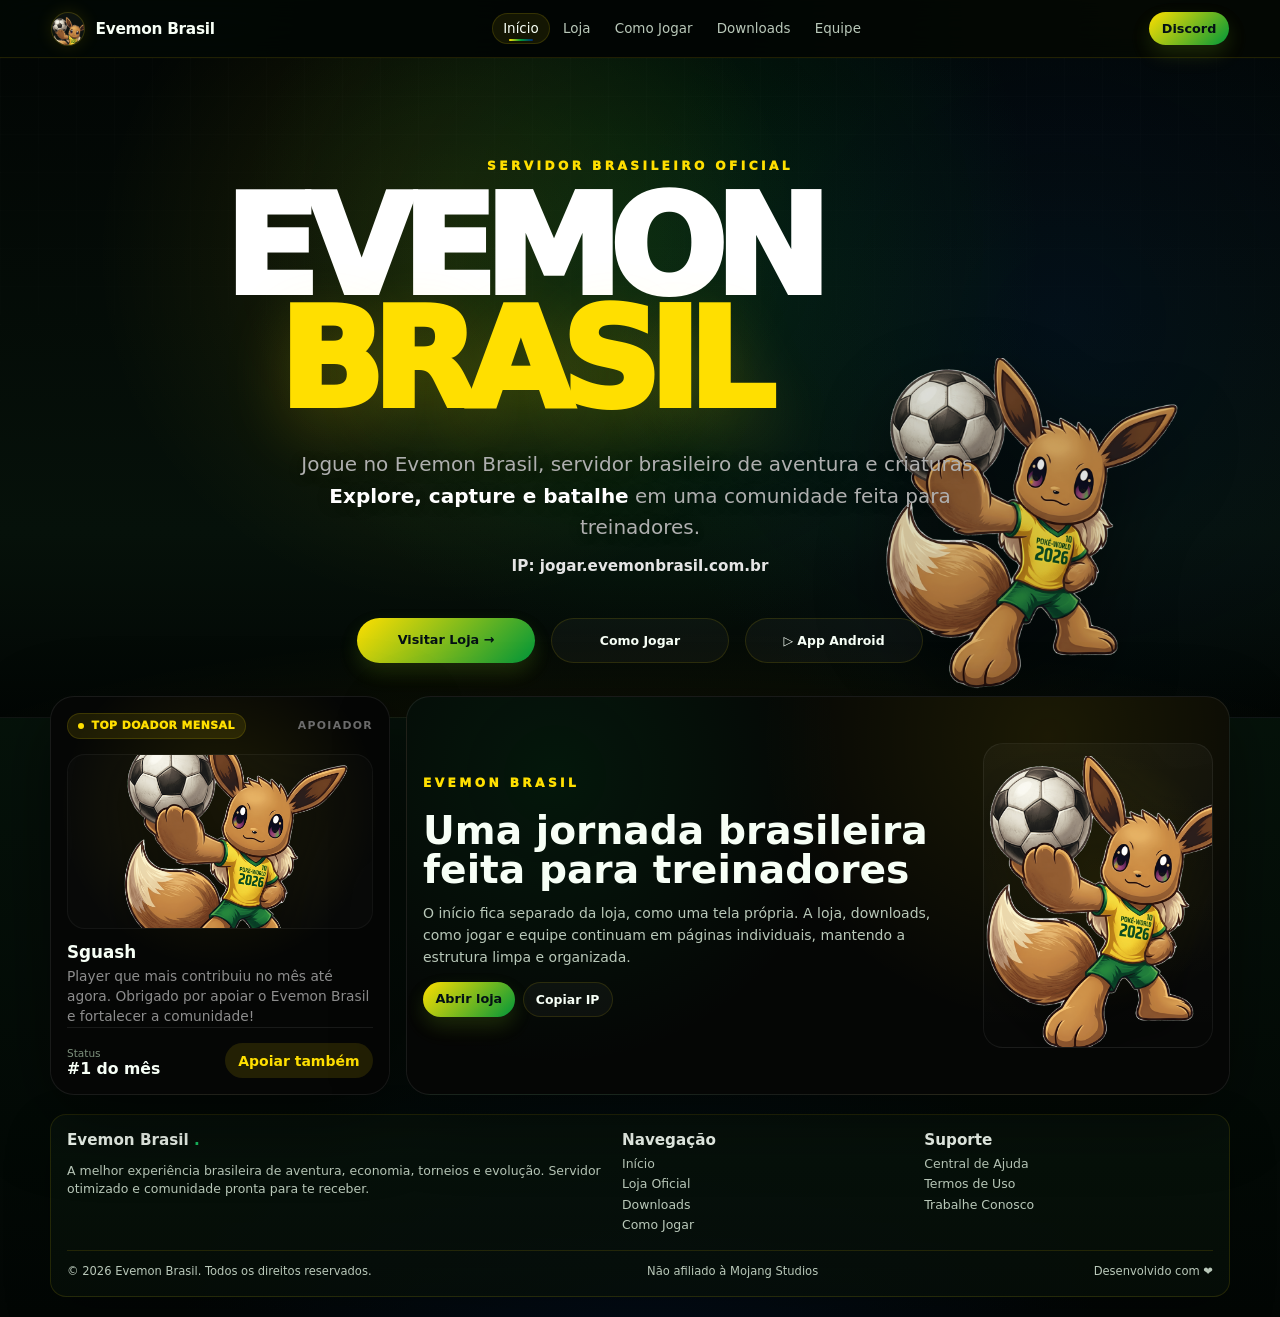
==== commit 4403da92: "Add files via upload" ====
--- a/index.html
+++ b/index.html
@@ -9,7 +9,7 @@
 <body>
   <header class="topbar">
     <a class="brand" href="/">
-      <span class="brand-mark">BR</span>
+      <span class="brand-mascot"><img src="/assets/mascote.png" alt="Mascote Evemon Brasil"></span>
       <span>Evemon Brasil</span>
     </a>
     <nav class="nav">
@@ -22,6 +22,7 @@
     <a class="discord-btn" href="https://discord.gg" target="_blank">Discord</a>
   </header>
   <section class="home-hero" id="inicio">
+    <img class="home-mascot" src="/assets/mascote.png" alt="Mascote Evemon Brasil">
     <div class="home-hero-content">
       <span class="home-kicker">Servidor brasileiro oficial</span>
       <h1 class="home-title"><span>Evemon</span><span>Brasil</span></h1>
@@ -36,28 +37,33 @@
   </section>
 
   <section class="home-featured-wrap">
-    <article class="home-feature-card">
+    <article class="home-feature-card donor-card">
       <div class="home-feature-top">
-        <span class="home-feature-badge">Destaque</span>
-        <span class="home-feature-category">Chaves</span>
+        <span class="home-feature-badge">Top doador mensal</span>
+        <span class="home-feature-category">Apoiador</span>
       </div>
-      <div class="home-feature-image"><img src="https://www.mundocobblemon.com.br/_next/image?q=75&url=https%3A%2F%2Fsbzorowycupvzkdqrvvu.supabase.co%2Fstorage%2Fv1%2Fobject%2Fpublic%2Fproducts%2Fchave-lendaria%2F401b0f7e-fe96-44fc-b2da-be797b40fa2f-ChatGPT%2520Image%2520Apr%252021%2C%25202026%2C%252008_27_15%2520PM.png&w=3840" alt="Chave Lendária"></div>
-      <h2>Chave Lendária</h2>
-      <p># Consiga um lendário aleatório F3 garantido!</p>
+      <div class="donor-avatar">
+        <img src="/assets/mascote.png" alt="Mascote Evemon Brasil">
+      </div>
+      <h2>Sguash</h2>
+      <p>Player que mais contribuiu no mês até agora. Obrigado por apoiar o Evemon Brasil e fortalecer a comunidade!</p>
       <div class="home-feature-bottom">
-        <div><span class="value-label">Valor</span><span class="price">R$14.99</span></div>
-        <a class="details-btn" href="/shop">Ver detalhes</a>
+        <div><span class="value-label">Status</span><span class="price">#1 do mês</span></div>
+        <a class="details-btn" href="/shop">Apoiar também</a>
       </div>
     </article>
 
-    <div class="home-panel">
-      <span class="home-kicker">Evemon Brasil</span>
-      <h2>Uma jornada brasileira feita para treinadores</h2>
-      <p>O início fica separado da loja, como uma tela própria. A loja, downloads, como jogar e equipe continuam em páginas individuais, mantendo a estrutura limpa e organizada.</p>
-      <div class="hero-actions">
-        <a class="primary-btn" href="/shop">Abrir loja</a>
-        <button class="ghost-btn copy-ip" data-copy="jogar.evemonbrasil.com.br">Copiar IP</button>
+    <div class="home-panel home-panel-mascot">
+      <div>
+        <span class="home-kicker">Evemon Brasil</span>
+        <h2>Uma jornada brasileira feita para treinadores</h2>
+        <p>O início fica separado da loja, como uma tela própria. A loja, downloads, como jogar e equipe continuam em páginas individuais, mantendo a estrutura limpa e organizada.</p>
+        <div class="hero-actions">
+          <a class="primary-btn" href="/shop">Abrir loja</a>
+          <button class="ghost-btn copy-ip" data-copy="jogar.evemonbrasil.com.br">Copiar IP</button>
+        </div>
       </div>
+      <div class="panel-mascot-box"><img src="/assets/mascote.png" alt="Mascote Evemon Brasil"></div>
     </div>
   </section>
 
--- a/assets/styles.css
+++ b/assets/styles.css
@@ -988,3 +988,113 @@
       .home-title { font-size: clamp(3.2rem, 18vw, 5rem); }
       .home-actions .primary-btn, .home-actions .ghost-btn { width: 100%; }
     }
+
+/* Ajuste final solicitado: início estilo original + tema Evemon Brasil */
+.brand-mascot {
+  width: 34px;
+  height: 34px;
+  border-radius: 999px;
+  display: grid;
+  place-items: center;
+  overflow: hidden;
+  background: rgba(255,255,255,.05);
+  border: 1px solid rgba(255,223,0,.18);
+  box-shadow: 0 0 18px rgba(255,223,0,.12);
+}
+.brand-mascot img {
+  width: 145%;
+  height: 145%;
+  object-fit: contain;
+  transform: translateY(4px);
+}
+
+.home-hero {
+  min-height: 660px;
+  padding-top: 5.2rem;
+  background:
+    radial-gradient(circle at 50% 28%, rgba(0,151,57,.18), transparent 25rem),
+    radial-gradient(circle at 35% 30%, rgba(255,223,0,.10), transparent 22rem),
+    radial-gradient(circle at 83% 40%, rgba(0,39,118,.16), transparent 28rem),
+    linear-gradient(180deg, #020604 0%, #06110a 72%, #020604 100%);
+}
+.home-mascot {
+  position: absolute;
+  right: clamp(1rem, 7vw, 8rem);
+  bottom: 1.2rem;
+  width: min(360px, 28vw);
+  max-height: 430px;
+  object-fit: contain;
+  opacity: .88;
+  z-index: 1;
+  pointer-events: none;
+  filter: drop-shadow(0 24px 38px rgba(0,0,0,.55));
+}
+.home-hero-content { z-index: 2; }
+.home-title span:first-child { color: #fff; }
+.home-title span:last-child {
+  color: var(--yellow);
+  text-shadow: 0 20px 65px rgba(255,223,0,.20);
+}
+.home-subtitle { text-shadow: 0 2px 14px rgba(0,0,0,.28); }
+.home-featured-wrap {
+  grid-template-columns: 340px minmax(0, 1fr);
+  align-items: stretch;
+}
+.donor-card {
+  background:
+    radial-gradient(circle at 50% 28%, rgba(255,223,0,.10), transparent 10rem),
+    #050605;
+}
+.donor-avatar {
+  height: 175px;
+  display: flex;
+  align-items: center;
+  justify-content: center;
+  margin: .35rem 0 .8rem;
+  border-radius: 18px;
+  background: rgba(255,255,255,.018);
+  border: 1px solid rgba(255,255,255,.045);
+  overflow: hidden;
+}
+.donor-avatar img {
+  width: 150%;
+  height: 150%;
+  object-fit: contain;
+  transform: translateY(18px);
+  filter: drop-shadow(0 18px 28px rgba(0,0,0,.42));
+}
+.home-panel-mascot {
+  display: grid;
+  grid-template-columns: minmax(0, 1fr) 230px;
+  align-items: center;
+  gap: 1rem;
+  min-height: 360px;
+}
+.panel-mascot-box {
+  min-height: 240px;
+  display: grid;
+  place-items: center;
+  border: 1px solid rgba(255,255,255,.06);
+  border-radius: 20px;
+  background:
+    radial-gradient(circle at 50% 45%, rgba(255,223,0,.10), transparent 8rem),
+    linear-gradient(180deg, rgba(255,255,255,.035), rgba(255,255,255,.012));
+  overflow: hidden;
+}
+.panel-mascot-box img {
+  width: 140%;
+  height: 140%;
+  object-fit: contain;
+  transform: translateY(12px);
+  filter: drop-shadow(0 20px 28px rgba(0,0,0,.38));
+}
+
+@media (max-width: 1100px) {
+  .home-mascot { opacity: .45; width: min(300px, 34vw); }
+  .home-panel-mascot { grid-template-columns: 1fr; }
+  .panel-mascot-box { display: none; }
+}
+@media (max-width: 880px) {
+  .home-mascot { display: none; }
+  .home-featured-wrap { grid-template-columns: 1fr; }
+}
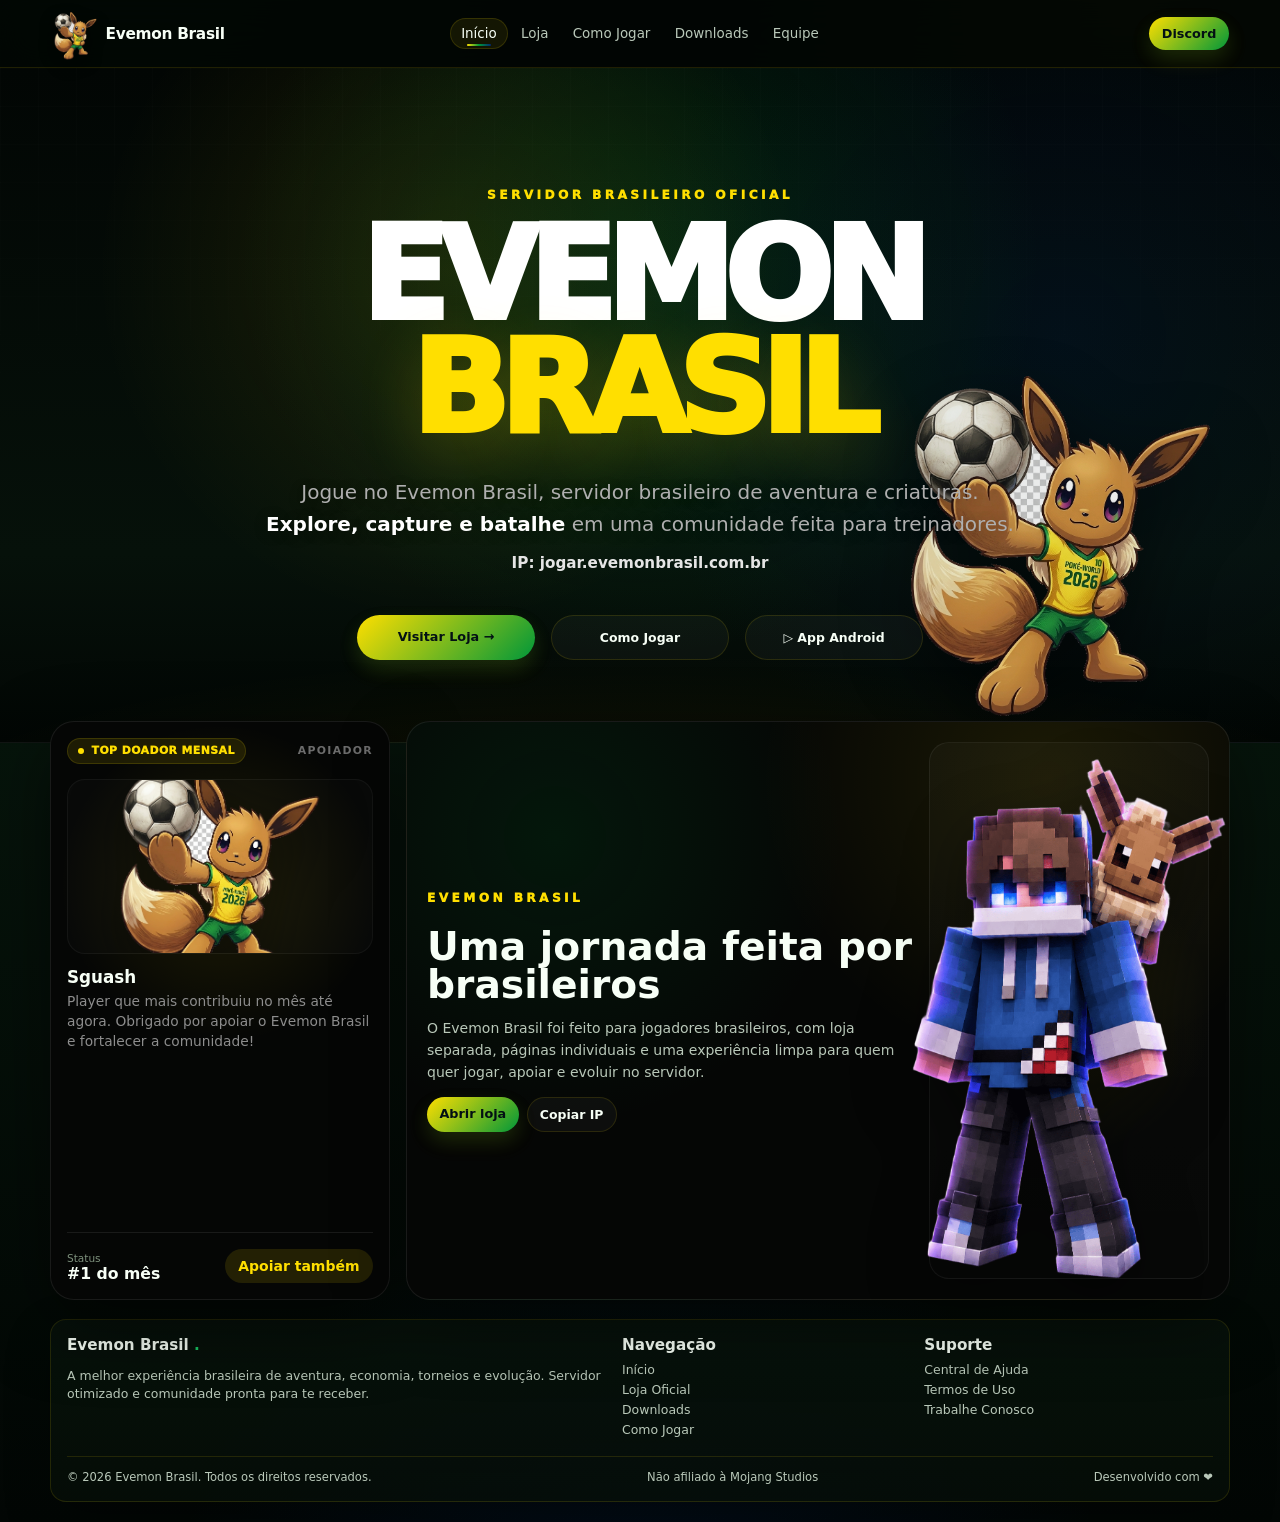
==== commit 252a58bf: "Add files via upload" ====
--- a/index.html
+++ b/index.html
@@ -56,14 +56,14 @@
     <div class="home-panel home-panel-mascot">
       <div>
         <span class="home-kicker">Evemon Brasil</span>
-        <h2>Uma jornada brasileira feita para treinadores</h2>
-        <p>O início fica separado da loja, como uma tela própria. A loja, downloads, como jogar e equipe continuam em páginas individuais, mantendo a estrutura limpa e organizada.</p>
+        <h2>Uma jornada feita por brasileiros</h2>
+        <p>O Evemon Brasil foi feito para jogadores brasileiros, com loja separada, páginas individuais e uma experiência limpa para quem quer jogar, apoiar e evoluir no servidor.</p>
         <div class="hero-actions">
           <a class="primary-btn" href="/shop">Abrir loja</a>
           <button class="ghost-btn copy-ip" data-copy="jogar.evemonbrasil.com.br">Copiar IP</button>
         </div>
       </div>
-      <div class="panel-mascot-box"><img src="/assets/mascote.png" alt="Mascote Evemon Brasil"></div>
+      <div class="panel-mascot-box"><img src="/assets/jornada.png" alt="Personagem azul com mascote Evemon"></div>
     </div>
   </section>
 
--- a/assets/styles.css
+++ b/assets/styles.css
@@ -1098,3 +1098,206 @@
   .home-mascot { display: none; }
   .home-featured-wrap { grid-template-columns: 1fr; }
 }
+
+
+/* Ajuste final de centralização e imagens — Evemon Brasil */
+.topbar {
+  display: grid;
+  grid-template-columns: 1fr auto 1fr;
+  align-items: center;
+  padding-left: clamp(1.25rem, 4vw, 4rem);
+  padding-right: clamp(1.25rem, 4vw, 4rem);
+}
+
+.brand {
+  justify-self: start;
+}
+
+.nav {
+  justify-self: center;
+}
+
+.discord-btn {
+  justify-self: end;
+}
+
+.brand-mascot {
+  width: 44px;
+  height: 44px;
+  border-radius: 0;
+  border: 0;
+  background: transparent;
+  box-shadow: none;
+  overflow: visible;
+  display: grid;
+  place-items: center;
+}
+
+.brand-mascot img {
+  width: 48px;
+  height: 48px;
+  object-fit: contain;
+  transform: none;
+  filter: drop-shadow(0 6px 8px rgba(0,0,0,.38));
+}
+
+.home-hero {
+  min-height: 675px;
+  display: flex;
+  align-items: center;
+  justify-content: center;
+  padding: 5.4rem 1rem 3.2rem;
+}
+
+.home-hero-content {
+  position: relative;
+  z-index: 2;
+  width: min(900px, calc(100% - 2rem));
+  margin: 0 auto;
+  text-align: center;
+  transform: translateX(0);
+}
+
+.home-kicker {
+  margin-left: auto;
+  margin-right: auto;
+}
+
+.home-title {
+  width: 100%;
+  max-width: 900px;
+  margin-left: auto;
+  margin-right: auto;
+  text-align: center;
+  font-size: clamp(4.3rem, 10.2vw, 8rem);
+  line-height: .88;
+  letter-spacing: -.075em;
+}
+
+.home-subtitle {
+  margin-left: auto;
+  margin-right: auto;
+  max-width: 760px;
+}
+
+.home-actions {
+  justify-content: center;
+}
+
+.home-mascot {
+  right: max(2rem, calc((100vw - 1180px) / 2 + 1rem));
+  bottom: 1.4rem;
+  width: min(330px, 24vw);
+  opacity: .92;
+}
+
+.home-featured-wrap {
+  width: min(1180px, calc(100% - 2rem));
+  margin-left: auto;
+  margin-right: auto;
+}
+
+.home-panel-mascot {
+  grid-template-columns: minmax(0, 1fr) 280px;
+  padding: 1.25rem;
+}
+
+.home-panel-mascot > div:first-child {
+  align-self: center;
+}
+
+.home-panel-mascot h2 {
+  max-width: 660px;
+}
+
+.home-panel-mascot p {
+  max-width: 720px;
+}
+
+.panel-mascot-box {
+  min-height: 300px;
+  overflow: visible;
+  background:
+    radial-gradient(circle at 50% 50%, rgba(255,223,0,.09), transparent 9rem),
+    linear-gradient(180deg, rgba(255,255,255,.028), rgba(255,255,255,.010));
+}
+
+.panel-mascot-box img {
+  width: auto;
+  height: 112%;
+  max-width: 118%;
+  object-fit: contain;
+  transform: translateY(8px);
+  filter: drop-shadow(0 22px 32px rgba(0,0,0,.42));
+}
+
+.donor-avatar img {
+  width: auto;
+  height: 132%;
+  transform: translateY(12px);
+}
+
+@media (max-width: 1100px) {
+  .home-title {
+    font-size: clamp(4rem, 12vw, 7rem);
+  }
+  .home-mascot {
+    width: min(280px, 28vw);
+    opacity: .50;
+  }
+  .home-panel-mascot {
+    grid-template-columns: minmax(0, 1fr) 240px;
+  }
+  .panel-mascot-box {
+    display: grid;
+    min-height: 260px;
+  }
+}
+
+@media (max-width: 880px) {
+  .topbar {
+    grid-template-columns: 1fr auto;
+  }
+  .nav {
+    display: none;
+  }
+  .discord-btn {
+    justify-self: end;
+  }
+  .home-hero {
+    min-height: 620px;
+    padding-top: 4.2rem;
+  }
+  .home-title {
+    font-size: clamp(3.4rem, 17vw, 5.6rem);
+  }
+  .home-mascot {
+    display: none;
+  }
+  .home-panel-mascot {
+    grid-template-columns: 1fr;
+  }
+  .panel-mascot-box {
+    min-height: 260px;
+  }
+  .panel-mascot-box img {
+    height: 108%;
+  }
+}
+
+@media (max-width: 640px) {
+  .home-hero-content {
+    width: min(100%, calc(100% - 1rem));
+  }
+  .home-title {
+    letter-spacing: -.055em;
+  }
+  .brand-mascot {
+    width: 38px;
+    height: 38px;
+  }
+  .brand-mascot img {
+    width: 42px;
+    height: 42px;
+  }
+}
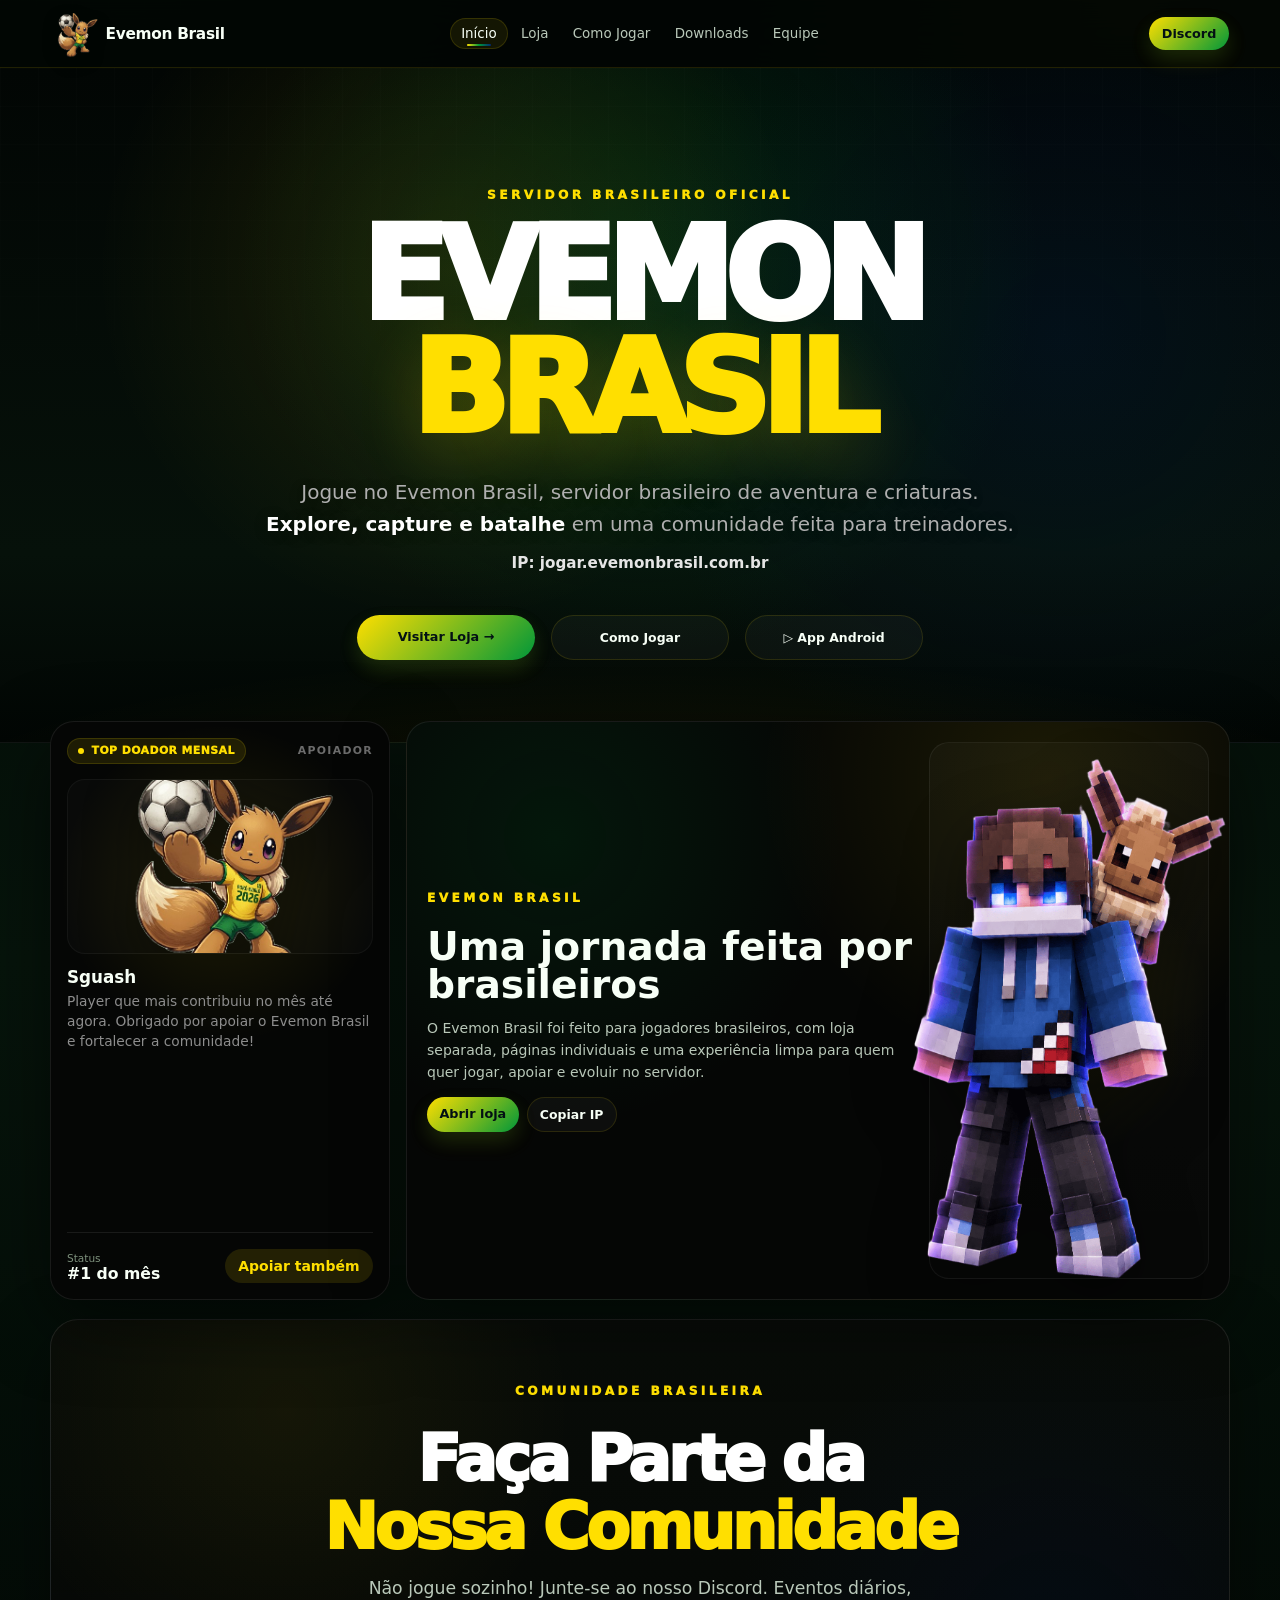
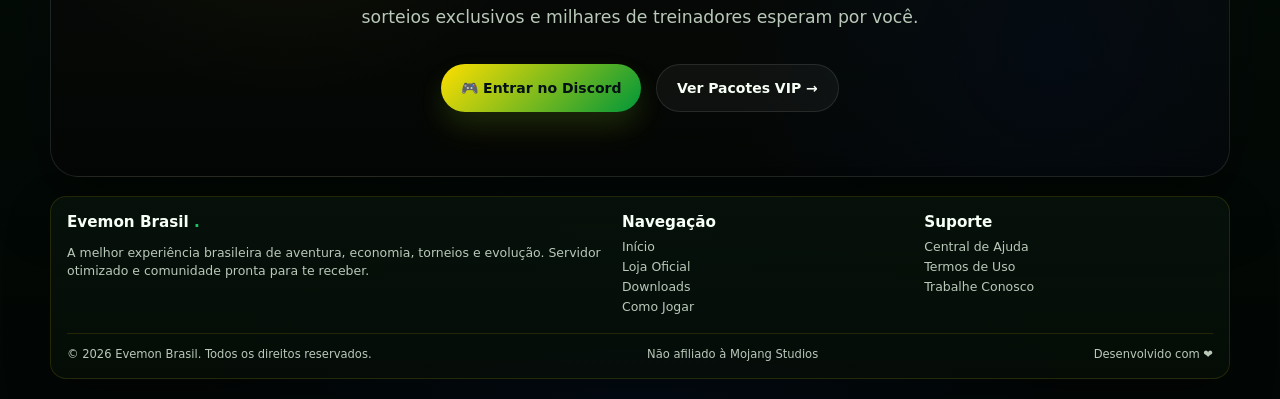
==== commit f98a7105: "Add files via upload" ====
--- a/index.html
+++ b/index.html
@@ -22,7 +22,6 @@
     <a class="discord-btn" href="https://discord.gg" target="_blank">Discord</a>
   </header>
   <section class="home-hero" id="inicio">
-    <img class="home-mascot" src="/assets/mascote.png" alt="Mascote Evemon Brasil">
     <div class="home-hero-content">
       <span class="home-kicker">Servidor brasileiro oficial</span>
       <h1 class="home-title"><span>Evemon</span><span>Brasil</span></h1>
@@ -67,6 +66,18 @@
     </div>
   </section>
 
+  <section class="community-section" id="comunidade">
+    <div class="community-card">
+      <span class="home-kicker">Comunidade brasileira</span>
+      <h2>Faça Parte da<br><span>Nossa Comunidade</span></h2>
+      <p>Não jogue sozinho! Junte-se ao nosso Discord. Eventos diários, sorteios exclusivos e milhares de treinadores esperam por você.</p>
+      <div class="community-actions">
+        <a class="community-discord" href="https://discord.gg" target="_blank">🎮 Entrar no Discord</a>
+        <a class="community-vip" href="/shop">Ver Pacotes VIP →</a>
+      </div>
+    </div>
+  </section>
+
   <footer class="glass">
     <div>
       <h3>Evemon Brasil <span class="dot">.</span></h3>
--- a/assets/styles.css
+++ b/assets/styles.css
@@ -1301,3 +1301,97 @@
     height: 42px;
   }
 }
+
+
+/* Ajuste solicitado: sem mascote grande no início + bloco da comunidade */
+.home-mascot {
+  display: none !important;
+}
+
+.community-section {
+  width: min(1180px, calc(100% - 2rem));
+  margin: 1.2rem auto 1.2rem;
+}
+
+.community-card {
+  min-height: 330px;
+  display: grid;
+  place-items: center;
+  text-align: center;
+  padding: clamp(2rem, 5vw, 4.2rem) 1.2rem;
+  border: 1px solid rgba(255,255,255,.10);
+  border-radius: 28px;
+  background:
+    radial-gradient(circle at 20% 20%, rgba(255,223,0,.055), transparent 18rem),
+    radial-gradient(circle at 85% 72%, rgba(0,39,118,.12), transparent 20rem),
+    linear-gradient(180deg, rgba(9,12,9,.92), rgba(5,6,5,.82));
+  box-shadow: 0 24px 70px rgba(0,0,0,.38);
+  overflow: hidden;
+}
+
+.community-card h2 {
+  margin: .6rem 0 .8rem;
+  color: #fff;
+  font-size: clamp(2rem, 5vw, 4rem);
+  line-height: 1.05;
+  letter-spacing: -.055em;
+  font-weight: 950;
+}
+
+.community-card h2 span { color: var(--yellow); }
+
+.community-card p {
+  max-width: 560px;
+  margin: 0 auto;
+  color: var(--muted);
+  font-size: clamp(.95rem, 1.5vw, 1.08rem);
+  line-height: 1.7;
+}
+
+.community-actions {
+  display: flex;
+  justify-content: center;
+  flex-wrap: wrap;
+  gap: .9rem;
+  margin-top: 2rem;
+}
+
+.community-discord,
+.community-vip {
+  display: inline-flex;
+  align-items: center;
+  justify-content: center;
+  min-width: 180px;
+  min-height: 48px;
+  border-radius: 999px;
+  padding: .85rem 1.25rem;
+  font-weight: 900;
+  transition: .16s ease;
+}
+
+.community-discord {
+  background: linear-gradient(135deg, #ffdf00, #009739);
+  color: #031014;
+  box-shadow: 0 16px 32px rgba(255,223,0,.10), 0 12px 26px rgba(0,151,57,.10);
+}
+
+.community-vip {
+  border: 1px solid rgba(255,255,255,.10);
+  background: rgba(255,255,255,.045);
+  color: var(--text);
+}
+
+.community-discord:hover,
+.community-vip:hover {
+  transform: translateY(-1px);
+  filter: brightness(1.04);
+}
+
+@media (max-width: 640px) {
+  .community-section {
+    width: min(100% - 1rem, 1180px);
+  }
+  .community-actions a {
+    width: 100%;
+  }
+}
